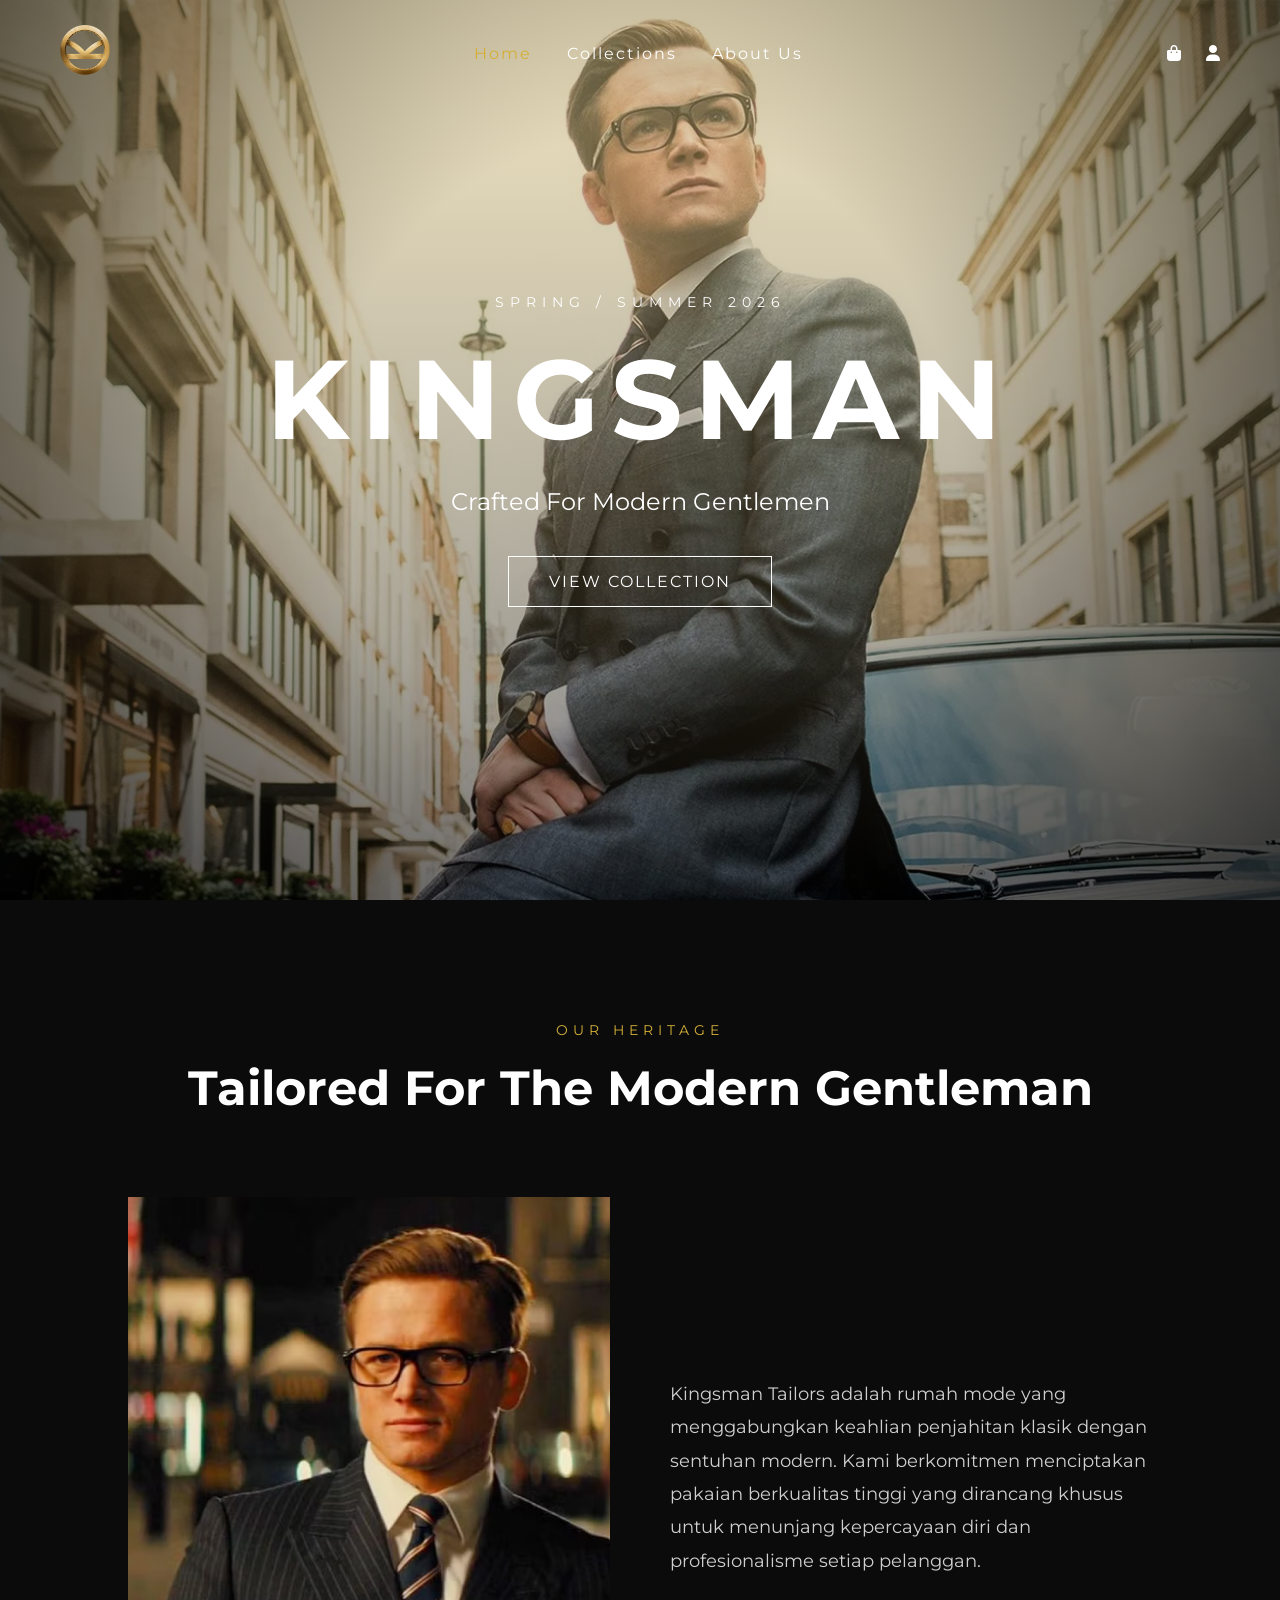
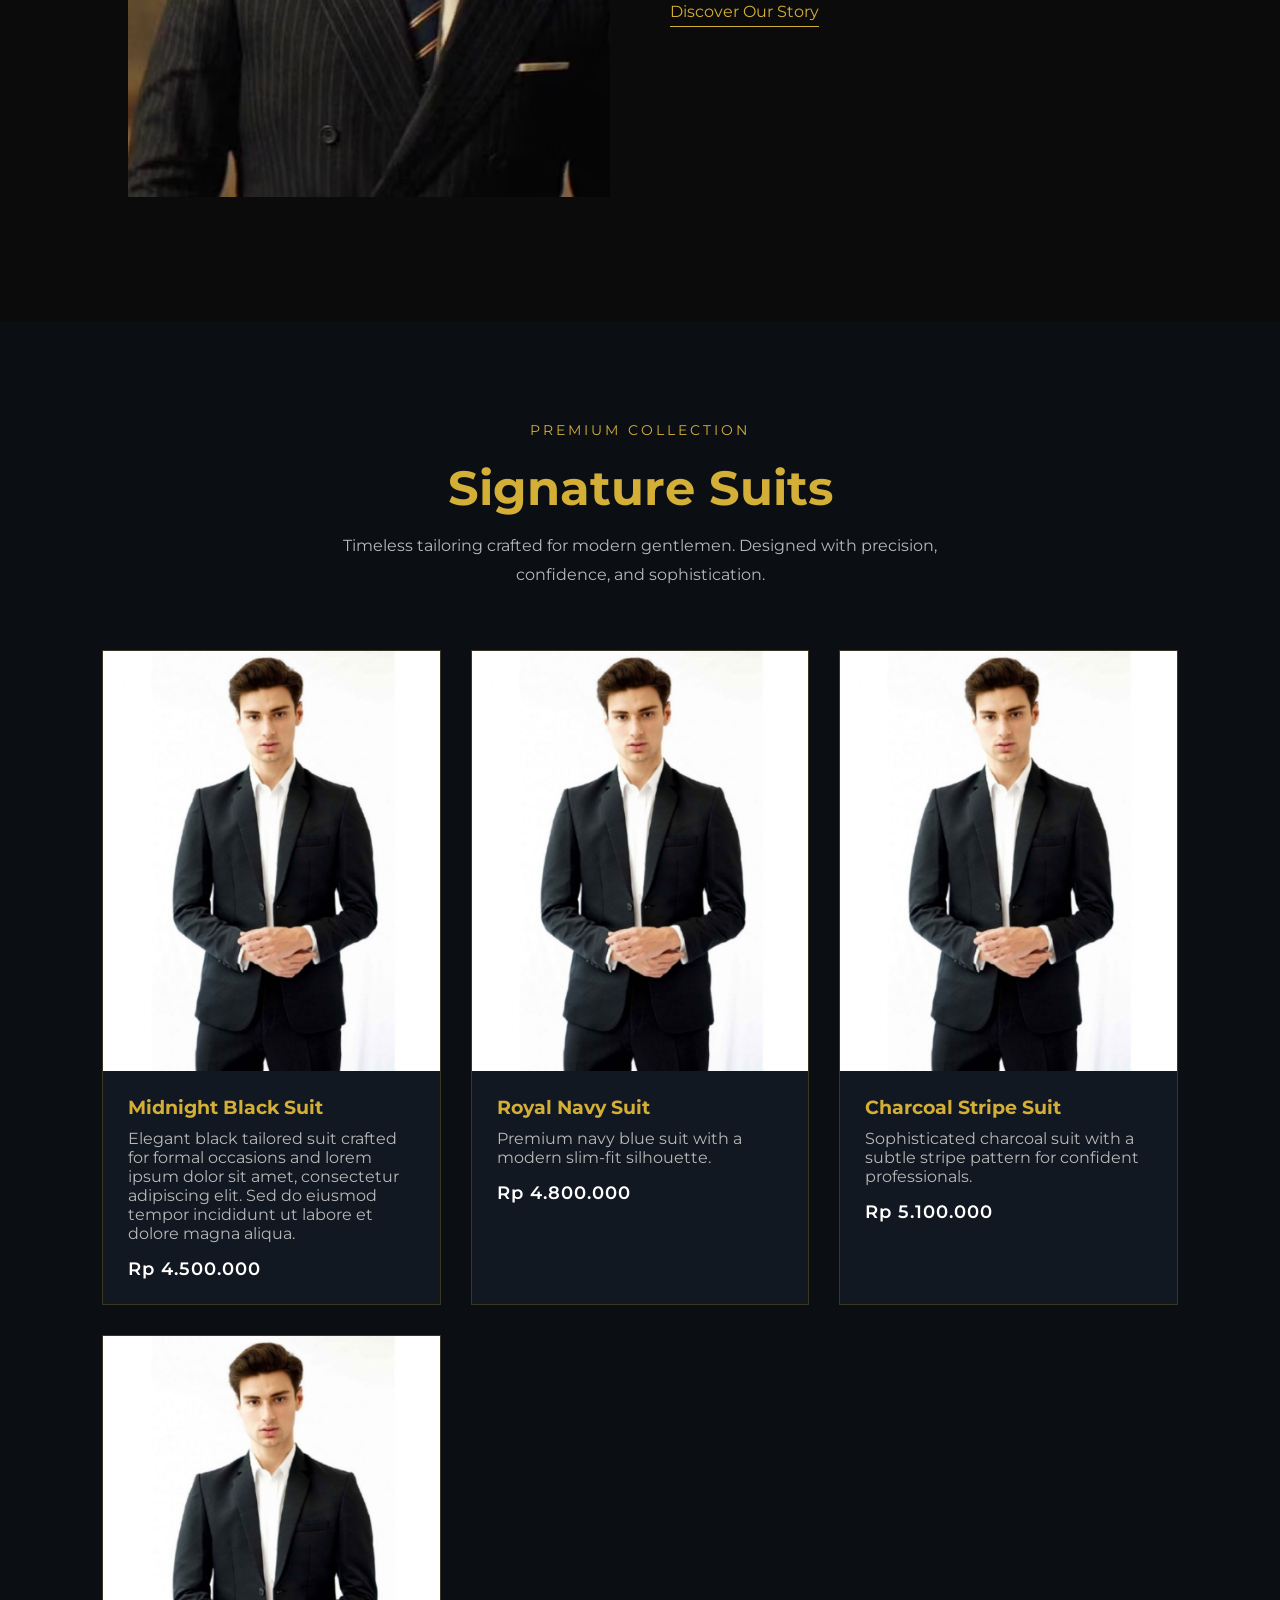
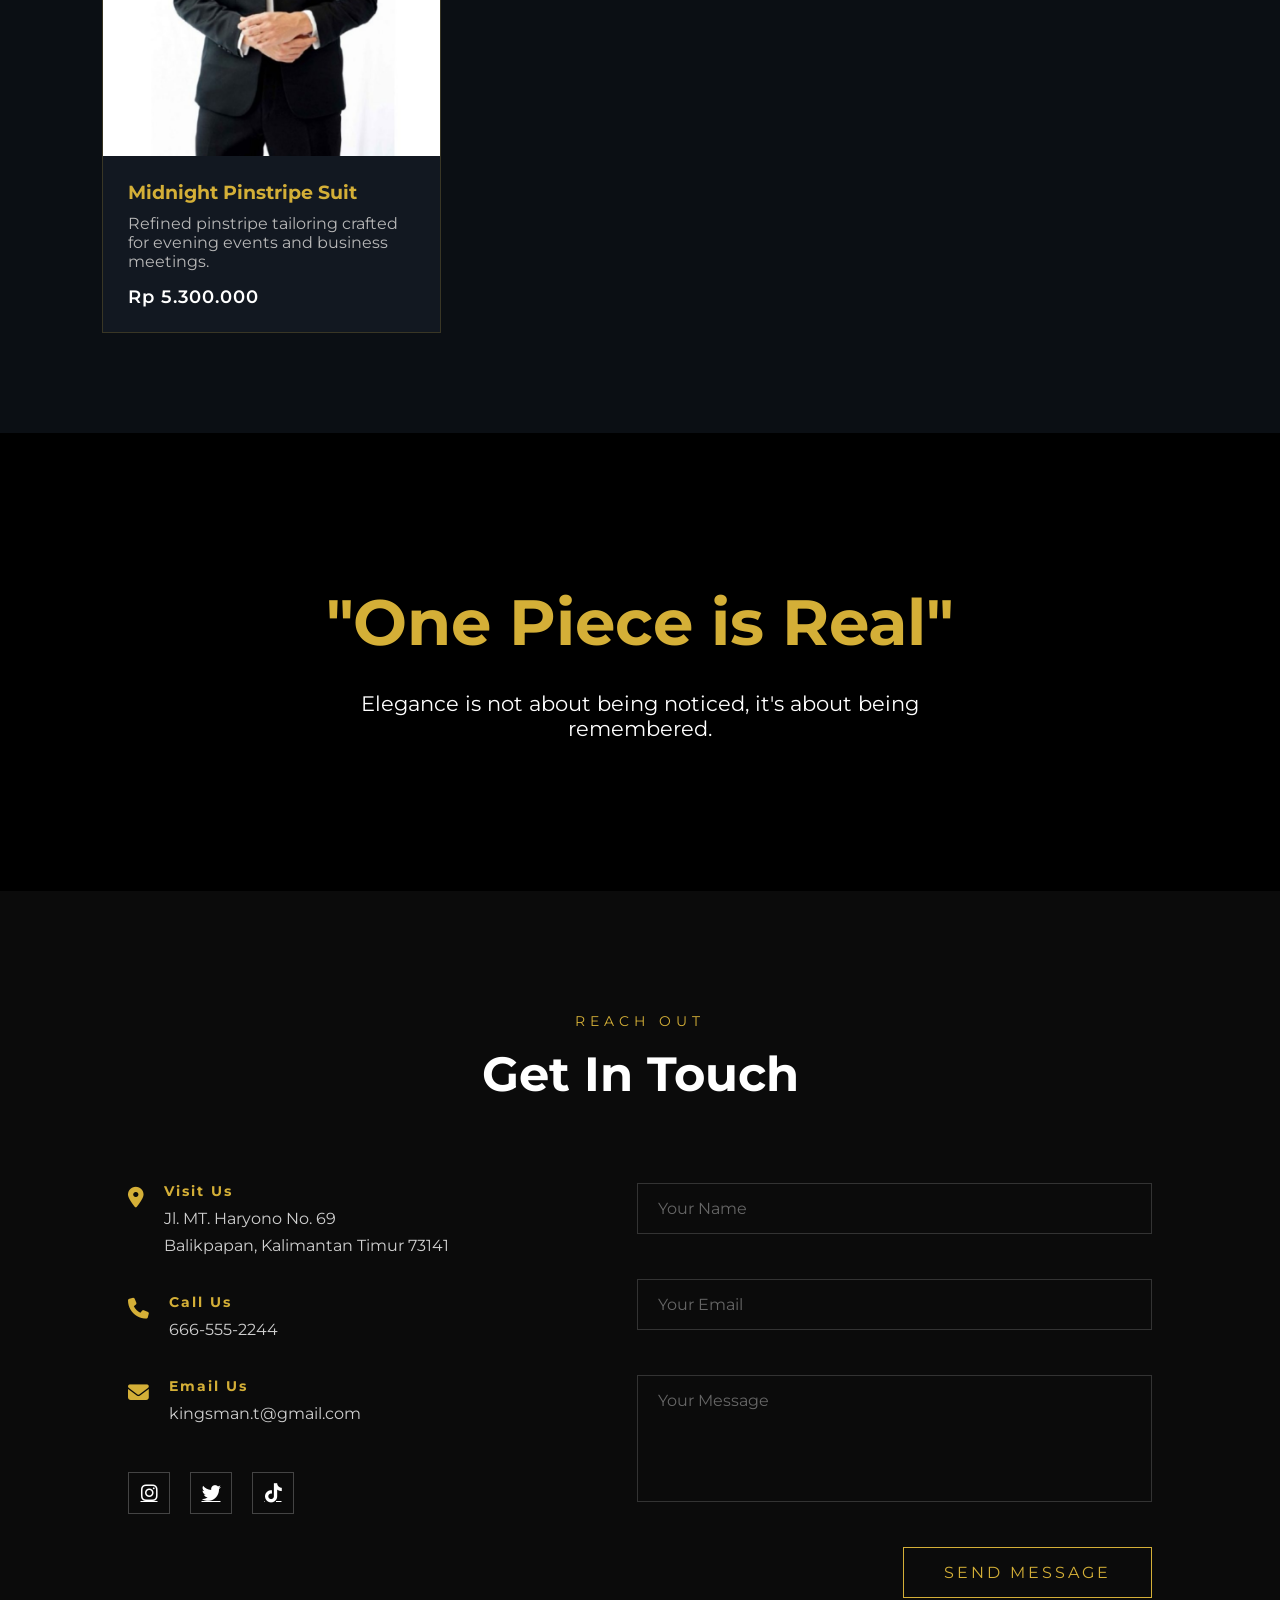
==== html/index.html @ 8f0da269 "db con index" ====
<!DOCTYPE html>
<html lang="id">

<head>
    <meta charset="UTF-8">
    <meta name="viewport" content="width=device-width, initial-scale=1.0">
    <title>KINGSMEN | Fashion For Gentlemen</title>

    <link rel="stylesheet" href="../css/style.css">

    <!-- Google Font -->
    <link href="https://fonts.googleapis.com/css2?family=Montserrat:ital,wght@0,100..900;1,100..900&display=swap"
        rel="stylesheet">

    <link rel="stylesheet" href="https://cdnjs.cloudflare.com/ajax/libs/font-awesome/6.5.2/css/all.min.css">
</head>

<body>

    <!-- Navbar -->
    <header>
        <nav class="navbar">

            <div class="logo">
                <img src="../assets/logo.png" alt="kmlogo">

            </div>

            <ul class="nav-menu" id="navMenu">
                <li><a href="#hero" class="active-link">Home</a></li>
                <li><a href="collection.html">Collections</a></li>
                <li><a href="#legacy">About Us</a></li>
            </ul>

            <div class="nav-icons">
                <!-- <a href="#"><i class="fas fa-search"></i></a> -->
                <a href="cart.html"><i class="fas fa-bag-shopping"></i></a>
                <a href="profile.html"><i class="fas fa-user"></i></a>
            </div>

            <button class="hamburger" id="hamburger">
                ☰
            </button>

        </nav>
    </header>

    <!-- Hero Section -->
    <section class="hero" id="hero">

        <div class="overlay"></div>

        <div class="hero-content">

            <span class="subtitle">
                SPRING / SUMMER 2026
            </span>

            <h1>
                KINGSMAN
            </h1>

            <p>
                Crafted For Modern Gentlemen
            </p>

            <div class="hero-buttons">

                <a href="#signature-suits" class="btn-secondary">
                    VIEW COLLECTION
                </a>

            </div>

        </div>

    </section>

    <!-- Heritage Section -->
    <section class="legacy" id="legacy">

        <div class="container">
            <div class="legacy-header">
                <span>OUR HERITAGE</span>
                <h2>Tailored For The Modern Gentleman</h2>
            </div>

            <div class="legacy-grid">
                <div class="legacy-image">
                    <img src="../assets/hero.avif" alt="Kingsmen Fashion">
                </div>

                <div class="legacy-content">
                    <p>
                        Kingsman Tailors adalah rumah mode yang menggabungkan keahlian penjahitan klasik dengan sentuhan modern. Kami berkomitmen menciptakan pakaian berkualitas tinggi yang dirancang khusus untuk menunjang kepercayaan diri dan profesionalisme setiap pelanggan.
                    </p>

                    <a href="#" class="learn-more">
                        Discover Our Story
                    </a>
                </div>
            </div>
        </div>
    </section>
<section class="signature-suits" id="signature-suits">
    <div class="container">
 
        <div class="section-header">
            <span class="subtitle">Premium Collection</span>
            <h2>Signature Suits</h2>
            <p>
                Timeless tailoring crafted for modern gentlemen.
                Designed with precision, confidence, and sophistication.
            </p>
        </div>
 
        <div class="suits-grid" id="signatureSuitsGrid">
            <!-- Signature suits rendered from JS -->
        </div>

        <div id="detailSection" class="product-detail">
            <button class="close-detail">&times;</button>

            <div class="detail-content">

                <div class="detail-image">
                    <img id="detailImage" src="" alt="">
                </div>

                <div class="detail-info">
                    <h2 id="detailTitle"></h2>

                    <p id="detailDesc"></p>

                    <h3 id="detailPrice"></h3>

                    <button class="btn-submit">
                        ADD TO CART
                    </button>
                </div>

            </div>
        </div>

        <div id="detailOverlay"></div>

    </div>
</section>

    <!-- Quote Section -->
    <section class="quote-section" id="quote">

        <div class="quote-content">

            <h2>
                "One Piece is Real"
            </h2>

            <p>
                Elegance is not about being noticed, it's about being remembered.
            </p>

        </div>
    </section>

    <!-- contact Section -->
    <section class="contact" id="contact">
        <div class="contact-container">

            <div class="contact-header">
                <span>REACH OUT</span>
                <h2>Get In Touch</h2>
            </div>

            <div class="contact-grid">

                <div class="contact-info">

                    <div class="info-item">
                        <i class="fas fa-location-dot"></i>
                        <div>
                            <h4>Visit Us</h4>
                            <p>Jl. MT. Haryono No. 69</p>
                            <p>Balikpapan, Kalimantan Timur 73141</p>
                        </div>
                    </div>

                    <div class="info-item">
                        <i class="fas fa-phone"></i>
                        <div>
                            <h4>Call Us</h4>
                            <p>666-555-2244</p>
                        </div>
                    </div>

                    <div class="info-item">
                        <i class="fas fa-envelope"></i>
                        <div>
                            <h4>Email Us</h4>
                            <p>kingsman.t@gmail.com</p>
                        </div>
                    </div>

                    <div class="contact-socials">
                        <a href="#"><i class="fab fa-instagram"></i></a>
                        <a href="#"><i class="fab fa-twitter"></i></a>
                        <a href="#"><i class="fab fa-tiktok"></i></a>
                    </div>

                </div>

                <div class="contact-form">
                    <input type="text" id="name" placeholder="Your Name">
                    <small class="error" id="nameError"></small>

                    <input type="email" id="email" placeholder="Your Email">
                    <small class="error" id="emailError"></small>

                    <textarea id="message" placeholder="Your Message" rows="5"></textarea>
                    <small class="error" id="messageError"></small>

                    <button class="btn-submit">SEND MESSAGE</button>
                </div>
            </div>
        </div>
    </section>


    <script src="../js/data.js" defer></script>
    <script src="../js/script.js" defer></script>

</body>

</html>
---- css/style.css ----
/* ===========================================================
   GLOBAL / RESET
=========================================================== */

html {
    scroll-behavior: smooth;
}

* {
    margin: 0;
    padding: 0;
    box-sizing: border-box;
}

:root {
    --gold: #d4af37;
    --white: #ffffff;
    --dark: #0b0b0b;
}

body {
    font-family: 'Montserrat', sans-serif;
    background: black;
}


/* ===========================================================
   NAVBAR
=========================================================== */

header {
    position: absolute;
    top: 0;
    width: 100%;
    z-index: 1000;
}

.navbar {
    display: flex;
    justify-content: space-between;
    align-items: center;

    padding: 25px 60px;
}

.logo {
    color: white;
    font-size: 2rem;
    letter-spacing: 6px;
    font-weight: 700;
}

.logo img {
    width: 50px;
    height: auto;
    object-fit: cover;
}

.nav-menu {
    list-style: none;
    display: flex;
    gap: 35px;
}

.nav-menu a {
    color: white;
    text-decoration: none;
    font-size: 1rem;
    letter-spacing: 2px;
    transition: .3s;
}

.nav-menu a:hover {
    color: var(--gold);
}

/* Link aktif (dipakai di navbar collection.html) */
.nav-menu a.active-link {
    color: #d4af37;
}

.nav-icons {
    display: flex;
    gap: 25px;
}

.nav-icons a {
    color: white;
    font-size: 1rem;
    transition: .3s;
}

.nav-icons a:hover {
    color: var(--gold);
}

.hamburger {
    display: none;
    border: none;
    background: none;
    color: white;
    font-size: 2rem;
    cursor: pointer;
}

/* Navbar mobile */
@media(max-width:768px) {

    .navbar {
        padding: 20px;
    }

    .hamburger {
        display: block;
    }

    .nav-menu {
        position: absolute;
        top: 100%;
        left: 0;
        width: 100%;

        background: black;

        flex-direction: column;
        align-items: center;

        gap: 20px;

        padding: 30px 0;

        display: none;
    }

    .nav-menu.active {
        display: flex;
    }

    .nav-icons {
        display: none;
    }
}


/* ===========================================================
   HERO SECTION (index.html)
=========================================================== */

.hero {
    height: 100vh;

    background:
        linear-gradient(rgba(228, 200, 118, 0.45), rgba(0, 0, 0, .45)),
        url("../assets/home.jpg");

    background-size: cover;
    background-position: center;

    display: flex;
    justify-content: center;
    align-items: center;

    position: relative;
}

.overlay {
    position: absolute;
    inset: 0;
    background: radial-gradient(circle, transparent 40%, rgba(0, 0, 0, .6) 100%);
}

.hero-content {
    position: relative;
    z-index: 2;
    text-align: center;
    color: white;
}

/* Subtitle generik (dipakai di hero) */
.subtitle {
    display: block;
    letter-spacing: 6px;
    margin-bottom: 20px;
    font-size: .9rem;
}

.hero-content h1 {
    font-size: 7rem;
    letter-spacing: 12px;
    margin-bottom: 20px;
}

.hero-content p {
    font-size: 1.5rem;
    margin-bottom: 40px;
}

.hero-buttons {
    display: flex;
    justify-content: center;
    gap: 20px;
    flex-wrap: wrap;
}

.btn-primary {
    background: white;
    color: black;
    text-decoration: none;

    padding: 15px 40px;
    letter-spacing: 2px;
    font-weight: 600;

    transition: .3s;
}

.btn-primary:hover {
    transform: translateY(-4px);
}

.btn-secondary {
    border: 1px solid white;
    color: white;
    text-decoration: none;

    padding: 15px 40px;
    letter-spacing: 2px;

    transition: .3s;
}

.btn-secondary:hover {
    background: white;
    color: black;
}

/* Hero mobile */
@media(max-width:768px) {

    .hero-content h1 {
        font-size: 4rem;
        letter-spacing: 6px;
    }

    .hero-content p {
        font-size: 1.1rem;
    }
}

.profile-page{
    padding:120px 8%;
    background:#0f141b;
    min-height:100vh;
}

.profile-container{
    display:grid;
    grid-template-columns:300px 1fr;
    gap:30px;
}

.profile-sidebar{
    background:#121821;
    padding:30px;
    text-align:center;
    border:1px solid rgba(212,175,55,.2);
}

.profile-sidebar img{
    width:120px;
    height:120px;
    border-radius:50%;
    object-fit:cover;
    margin-bottom:15px;
}

.profile-sidebar h3{
    color:#fff;
}

.profile-sidebar p{
    color:#aaa;
    margin-bottom:30px;
}

.profile-sidebar ul{
    list-style:none;
}

.profile-sidebar li{
    padding:15px;
    color:#ccc;
    cursor:pointer;
}

.profile-sidebar li.active{
    color:#d4af37;
}

.profile-content{
    display:flex;
    flex-direction:column;
    gap:25px;
}

.welcome-card,
.stat-card,
.recent-orders{
    background:#121821;
    padding:25px;
    border:1px solid rgba(212,175,55,.2);
}

.stats-grid{
    display:grid;
    grid-template-columns:repeat(3,1fr);
    gap:20px;
}

.stat-card h3{
    color:#d4af37;
    font-size:2rem;
}

.recent-orders table{
    width:100%;
    border-collapse:collapse;
}

.recent-orders th,
.recent-orders td{
    padding:15px;
    border-bottom:1px solid rgba(255,255,255,.1);
    color:#ccc;
}

.profile-sidebar h3 {
    margin: 10px 0 4px;
    color: white;
}

.profile-sidebar p {
    margin: 0 0 12px;
    color: #ccc;
    font-size: 13px;
}

.profile-info li {
    padding: 4px 0;
    margin: 0;
}

.profile-info strong {
    color: #d4af37; 
}

.welcome-card h2,
.welcome-card p {
    color: white;
}

/* Statistics Cards */
.stat-card h3 {
    color: #d4af37;
}

.stat-card p {
    color: white;
}

/* Recent Orders */
.recent-orders h3 {
    color: white;
    margin-bottom: 20px;
}

.recent-orders table {
    width: 100%;
    border-collapse: collapse;
}

.recent-orders th {
    color: #d4af37;
    text-align: left;
    padding: 12px;
}

.recent-orders td {
    color: white;
    padding: 12px;
}

.recent-orders tr {
    border-bottom: 1px solid rgba(255,255,255,0.1);
}

/* Collection expandable detail */
.card-expand {
    max-height: 0;
    overflow: hidden;
    transition: max-height 0.28s ease, padding 0.2s ease;
    background: rgba(255,255,255,0.03);
    border-top: 1px solid rgba(255,255,255,0.04);
    padding: 0 18px;
}
.card-expand.open {
    padding: 12px 18px;
    max-height: 240px;
}
.card-expand .expand-desc {
    color: #ccc;
    margin-bottom: 8px;
}
.card-expand .expand-price {
    color: var(--gold);
    font-weight: 700;
}
.card-expand .expand-inner{display:flex;gap:14px;align-items:flex-start}
.card-expand .expand-media img{width:140px;height:120px;object-fit:cover;border-radius:6px}
.card-expand .expand-body{flex:1}
.card-expand .expand-title{margin:0 0 8px 0}
.card-expand .expand-actions{margin-top:12px}
.card-expand .btn-add{background:var(--gold);border:none;color:#000;padding:10px 14px;border-radius:6px;cursor:pointer;font-weight:700}
.card-expand .btn-add:disabled{opacity:.6;cursor:default}
/* make expand span full grid width and visually align under products */
.product-grid > .card-expand {
    grid-column: 1 / -1;
    box-shadow: none;
}

/* ===========================================================
   LEGACY / HERITAGE SECTION (index.html)
=========================================================== */

.legacy {
    background: #0b0b0b;
    color: white;
    padding: 120px 10%;
}

.legacy-header {
    text-align: center;
    margin-bottom: 80px;
}

.legacy-header span {
    color: #d4af37;
    letter-spacing: 5px;
    font-size: .9rem;
}

.legacy-header h2 {
    font-size: 3rem;
    margin-top: 20px;
}

.legacy-grid {
    display: grid;
    grid-template-columns: 1fr 1fr;
    gap: 60px;
    align-items: center;
}

.legacy-image img {
    width: 100%;
    height: 600px;
    object-fit: cover;
}

.legacy-content p {
    color: #cfcfcf;
    line-height: 1.9;
    margin-bottom: 25px;
    font-size: 1.1rem;
}

.learn-more {
    color: #d4af37;
    text-decoration: none;
    border-bottom: 1px solid #d4af37;
    padding-bottom: 5px;
}


/* ===========================================================
   SIGNATURE SUITS SECTION (index.html)
=========================================================== */

.signature-suits {
    background: #0b0f14;
    padding: 100px 8%;
    color: white;
}

.container {
    max-width: 1400px;
    margin: auto;
}

.section-header {
    text-align: center;
    margin-bottom: 60px;
}

/* Subtitle khusus di dalam section-header, override .subtitle global */
.section-header .subtitle {
    color: #d4af37;
    letter-spacing: 3px;
    text-transform: uppercase;
    font-size: 14px;
}

.section-header h2 {
    font-size: 3rem;
    margin: 15px 0;
    color: #d4af37;
}

.section-header p {
    max-width: 650px;
    margin: auto;
    color: #b8b8b8;
    line-height: 1.8;
}

.suits-grid {
    display: grid;
    grid-template-columns: repeat(auto-fit, minmax(280px, 1fr));
    gap: 30px;
}

.suit-card {
    background: #121821;
    border: 1px solid rgba(212, 175, 55, .2);
    overflow: hidden;
    transition: .4s;
    position: relative;
}

.suit-card:hover {
    border-color: rgba(212, 175, 55, .6);
    transform: translateY(-6px);
}

.suit-image {
    position: relative;
    overflow: hidden;
    height: 420px;
}

.suit-image img {
    width: 100%;
    height: 100%;
    object-fit: cover;
    transition: .6s;
}

.suit-card:hover .suit-image img {
    transform: scale(1.08);
}

/* Overlay tombol "View Details", muncul saat hover */
.suit-overlay {
    position: absolute;
    inset: 0;

    display: flex;
    align-items: center;
    justify-content: center;

    background: linear-gradient(to top, rgba(11, 15, 20, .92) 10%, rgba(11, 15, 20, .1) 60%);

    opacity: 0;
    transition: .4s;
}

.suit-card:hover .suit-overlay {
    opacity: 1;
}

.suit-overlay .btn-detail {
    transform: translateY(15px);
    transition: .4s .05s;
    opacity: 0;
}

.suit-card:hover .suit-overlay .btn-detail {
    transform: translateY(0);
    opacity: 1;
}

.suit-content {
    padding: 25px;
}

.suit-content h3 {
    color: #d4af37;
    margin-bottom: 10px;
}

.suit-content p {
    color: #b8b8b8;
    margin-bottom: 15px;
}

.suit-price {
    color: #fff;
    font-size: 1.1rem;
    font-weight: 600;
    letter-spacing: 1px;
}

/* Tombol "View Details", dipakai di dalam .suit-overlay */
.btn-detail {
    background: transparent;
    color: #d4af37;
    border: 1px solid #d4af37;
    padding: 12px 25px;
    cursor: pointer;
    transition: .3s;
}

.btn-detail:hover {
    background: #d4af37;
    color: #111;
}

.product-detail {
    max-height: 0;
    overflow: hidden;
    opacity: 0;

    transition: all .5s ease;

    background: #121821;
    border: 1px solid rgba(212,175,55,.3);

    margin-top: 0;
    position: relative;
    z-index: 10;
}

.product-detail{
    display:none;
    grid-column:1 / -1;
}

.product-detail.active{
    display:block;
}

.product-detail.active {
    max-height: 800px;
    opacity: 1;
    padding: 40px;
    margin-top: 40px;
}

.detail-content {
    display: grid;
    grid-template-columns: 1fr 1fr;
    gap: 40px;
    align-items: center;
}

.detail-image img {
    width: 100%;
    height: 500px;
    object-fit: cover;
}

.detail-info h2 {
    color: #d4af37;
    font-size: 2rem;
    margin-bottom: 20px;
}

.detail-info p {
    color: #cfcfcf;
    line-height: 1.8;
    margin-bottom: 25px;
}

#detailPrice {
    color: white;
    margin-bottom: 25px;
}

.close-detail {
    position: absolute;
    top: 15px;
    right: 20px;

    background: none;
    border: none;

    color: #d4af37;
    font-size: 30px;
    cursor: pointer;
}

#detailOverlay {
    position: fixed;
    inset: 0;

    background: rgba(0,0,0,.55);

    opacity: 0;
    visibility: hidden;

    transition: .3s;
    z-index: 5;
}

#detailOverlay.active {
    opacity: 1;
    visibility: visible;
}

@media(max-width:768px){

    .detail-content{
        grid-template-columns:1fr;
    }

    .detail-image img{
        height:300px;
    }
}

/* ===========================================================
   QUOTE SECTION (index.html)
=========================================================== */

.quote-section {
    background: #000;
    padding: 150px 20px;
    text-align: center;
}

.quote-content h2 {
    color: #d4af37;
    font-size: 4rem;
    margin-bottom: 30px;
}

.quote-content p {
    color: white;
    font-size: 1.3rem;
    max-width: 700px;
    margin: auto;
}


/* ===========================================================
   CONTACT SECTION (index.html & collection.html)
=========================================================== */

.contact {
    background: #0b0b0b;
    padding: 120px 10%;
    color: white;
}

.contact-container {
    max-width: 1100px;
    margin: auto;
}

.contact-header {
    text-align: center;
    margin-bottom: 80px;
}

.contact-header span {
    color: #d4af37;
    letter-spacing: 5px;
    font-size: .9rem;
}

.contact-header h2 {
    font-size: 3rem;
    margin-top: 15px;
}

.contact-grid {
    display: grid;
    grid-template-columns: 1fr 1.2fr;
    gap: 80px;
    align-items: start;
}

.contact-info {
    display: flex;
    flex-direction: column;
    gap: 35px;
}

.info-item {
    display: flex;
    gap: 20px;
    align-items: flex-start;
}

.info-item i {
    color: #d4af37;
    font-size: 1.3rem;
    margin-top: 4px;
}

.info-item h4 {
    color: #d4af37;
    letter-spacing: 2px;
    font-size: .85rem;
    margin-bottom: 6px;
}

.info-item p {
    color: #cfcfcf;
    font-size: 1rem;
    line-height: 1.7;
}

.contact-socials {
    display: flex;
    gap: 20px;
    margin-top: 10px;
}

.contact-socials a {
    color: white;
    font-size: 1.2rem;
    border: 1px solid #444;
    width: 42px;
    height: 42px;
    display: flex;
    align-items: center;
    justify-content: center;
    transition: .3s;
}

.contact-socials a:hover {
    border-color: #d4af37;
    color: #d4af37;
}

.contact-form {
    display: flex;
    flex-direction: column;
    gap: 15px;
}

.contact-form input,
.contact-form textarea {
    background: transparent;
    border: 1px solid #333;
    color: white;
    padding: 15px 20px;
    font-family: 'Montserrat', serif;
    font-size: 1rem;
    outline: none;
    transition: .3s;
    resize: none;
}

.contact-form input::placeholder,
.contact-form textarea::placeholder {
    color: #666;
}

.contact-form input:focus,
.contact-form textarea:focus {
    border-color: #d4af37;
}

.btn-submit {
    background: transparent;
    border: 1px solid #d4af37;
    color: #d4af37;
    padding: 15px 40px;
    letter-spacing: 3px;
    font-family: 'Montserrat', serif;
    font-size: 1rem;
    cursor: pointer;
    transition: .3s;
    align-self: flex-end;
}

.btn-submit:hover {
    background: #d4af37;
    color: black;
}

/* Pesan error validasi form */
.error {
    display: block;
    color: #d4af37;
    font-size: 12px;
    margin-top: 5px;
    margin-bottom: 10px;
}

.input-error {
    border: 1px solid #d4af37 !important;
}


/* ===========================================================
   PAGE BANNER (collection.html)
=========================================================== */

.page-banner {
    position: relative;
    height: 55vh;
    min-height: 380px;

    background:
        linear-gradient(rgba(0, 0, 0, .55), rgba(0, 0, 0, .55)),
        url("../assets/fashion-hero.jpg");

    background-size: cover;
    background-position: center;
    background-repeat: no-repeat;

    display: flex;
    justify-content: center;
    align-items: center;
}

.banner-overlay {
    position: absolute;
    inset: 0;
    background: radial-gradient(circle, transparent 40%, rgba(0, 0, 0, .6) 100%);
}

.banner-content {
    position: relative;
    z-index: 2;
    text-align: center;
    color: white;
}

.banner-content .subtitle {
    display: block;
    letter-spacing: 6px;
    margin-bottom: 18px;
    font-size: .9rem;
    color: #d4af37;
}

.banner-content h1 {
    font-size: 4rem;
    letter-spacing: 6px;
    margin-bottom: 20px;
}

.breadcrumb {
    display: flex;
    justify-content: center;
    gap: 10px;
    font-size: .95rem;
    color: #cfcfcf;
}

.breadcrumb a {
    color: #cfcfcf;
    text-decoration: none;
    transition: .3s;
}

.breadcrumb a:hover {
    color: #d4af37;
}

/* Page banner mobile */
@media(max-width:768px) {

    .banner-content h1 {
        font-size: 2.6rem;
        letter-spacing: 3px;
    }
}


/* ===========================================================
   SHOP SECTION — FILTER BAR (collection.html)
=========================================================== */

.shop-section {
    background: #0b0b0b;
    color: white;
    padding: 80px 8% 120px;
}

.shop-container {
    max-width: 1300px;
    margin: auto;
}

.filter-bar {
    display: grid;
    grid-template-columns: auto 1fr auto;
    gap: 20px;
    align-items: center;

    padding-bottom: 35px;
    margin-bottom: 50px;
    border-bottom: 1px solid #222;
}

.filter-tabs {
    display: flex;
    flex-wrap: wrap;
    gap: 12px;
    justify-content: center;
}

.filter-btn {
    background: transparent;
    border: 1px solid #333;
    color: #cfcfcf;

    padding: 10px 24px;
    font-family: 'Montserrat', serif;
    font-size: 1rem;
    letter-spacing: 1px;
    cursor: pointer;
    transition: .3s;
}

.filter-btn:hover {
    border-color: #d4af37;
    color: #d4af37;
}

.filter-btn.active {
    background: #d4af37;
    border-color: #d4af37;
    color: #0b0b0b;
    font-weight: 600;
}

.filter-meta {
    display: flex;
    align-items: center;
    gap: 20px;
    color: #999;
    font-size: .95rem;
    justify-self: start;
}

#sortSelect {
    background: #111;
    border: 1px solid #333;
    color: #cfcfcf;
    padding: 10px 15px;
    font-family: 'Montserrat', serif;
    font-size: .95rem;
    cursor: pointer;
    outline: none;
}

.filter-search {
    position: relative;
    min-width: 260px;
    max-width: 320px;
    width: 100%;
    justify-self: end;
}

.filter-search input {
    width: 100%;
    background: #111;
    border: 1px solid #333;
    color: #cfcfcf;
    padding: 10px 42px 10px 15px;
    font-family: 'Montserrat', serif;
    font-size: .95rem;
    outline: none;
}

.filter-search input::placeholder {
    color: #666;
}

.filter-search i {
    position: absolute;
    right: 15px;
    top: 50%;
    transform: translateY(-50%);
    color: #666;
    pointer-events: none;
}

/* Filter bar mobile */
@media(max-width:768px) {

    .filter-bar {
        grid-template-columns: 1fr;
        justify-items: stretch;
    }

    .filter-meta,
    .filter-search {
        width: 100%;
        justify-self: stretch;
    }

    .filter-meta {
        justify-content: space-between;
    }

    .filter-search {
        max-width: none;
        min-width: 0;
    }

    .filter-tabs {
        justify-content: flex-start;
    }
}

@media(max-width:480px) {

    .filter-tabs {
        gap: 8px;
    }

    .filter-btn {
        padding: 8px 16px;
        font-size: .9rem;
    }
}


/* ===========================================================
   SHOP CARD / PRODUCT GRID (collection.html)
   Mengikuti gaya visual yang sama dengan .suit-card di index
=========================================================== */

.product-grid {
    display: grid;
    grid-template-columns: repeat(4, 1fr);
    gap: 30px;
}

.shop-card {
    background: #121821;
    border: 1px solid rgba(212, 175, 55, .2);
    overflow: hidden;
    transition: .4s;
    position: relative;

    opacity: 0;
    animation: fadeInCard .5s forwards;
}

.shop-card:hover {
    border-color: rgba(212, 175, 55, .6);
    transform: translateY(-6px);
}

@keyframes fadeInCard {
    from {
        opacity: 0;
        transform: translateY(15px);
    }

    to {
        opacity: 1;
        transform: translateY(0);
    }
}

/* Disembunyikan oleh JS filter / load more */
.shop-card.is-hidden {
    display: none;
}

.shop-card-img {
    position: relative;
    overflow: hidden;
    height: 340px;
}

.shop-card-img img {
    width: 100%;
    height: 100%;
    object-fit: cover;
    transition: .6s;
    display: block;
}

.shop-card:hover .shop-card-img img {
    transform: scale(1.08);
}

.tag-new,
.tag-sale {
    position: absolute;
    top: 14px;
    left: 14px;
    padding: 6px 14px;
    font-size: .75rem;
    letter-spacing: 2px;
    z-index: 2;
}

.tag-new {
    background: #d4af37;
    color: #0b0b0b;
}

.tag-sale {
    background: #8c2c2c;
    color: white;
}

/* Overlay tombol "Quick Add", muncul saat hover (sama seperti .suit-overlay) */
.card-actions {
    position: absolute;
    inset: 0;

    display: flex;
    align-items: center;
    justify-content: center;

    background: linear-gradient(to top, rgba(11, 15, 20, .92) 10%, rgba(11, 15, 20, .1) 60%);

    opacity: 0;
    transition: .4s;
}

.shop-card:hover .card-actions {
    opacity: 1;
}

.quick-add {
    background: transparent;
    color: #d4af37;
    border: 1px solid #d4af37;

    padding: 12px 25px;
    font-family: 'Montserrat', sans-serif;
    font-size: .9rem;
    letter-spacing: 2px;
    cursor: pointer;
    transition: .3s;

    transform: translateY(15px);
    opacity: 0;
}

.shop-card:hover .quick-add {
    transform: translateY(0);
    opacity: 1;
    transition: .4s .05s;
}

.quick-add:hover {
    background: #d4af37;
    color: #111;
}

.shop-card-info {
    padding: 20px 22px 25px;
    text-align: left;
}

.shop-card-info h3 {
    color: #d4af37;
    font-size: 1.2rem;
    font-weight: 600;
    margin-bottom: 8px;
}

.card-category {
    color: #888;
    font-size: .85rem;
    letter-spacing: 1px;
    margin-bottom: 10px;
}

.card-price {
    color: #fff;
    font-size: 1.1rem;
    font-weight: 600;
    letter-spacing: 1px;
}

.old-price {
    color: #666;
    text-decoration: line-through;
    margin-right: 10px;
    font-size: .95rem;
    font-weight: 400;
}

/* Product grid responsive */
@media(max-width:1024px) {

    .product-grid {
        grid-template-columns: repeat(3, 1fr);
    }
}

@media(max-width:768px) {

    .product-grid {
        grid-template-columns: repeat(2, 1fr);
        gap: 18px;
    }

    .shop-card-img {
        height: 230px;
    }

    .quick-add {
        padding: 8px 18px;
        font-size: .8rem;
    }

    .shop-card-info {
        padding: 16px 16px 20px;
    }
}


/* ===========================================================
   LOAD MORE & EMPTY STATE (collection.html)
=========================================================== */

.load-more-wrap {
    display: flex;
    justify-content: center;
    margin-top: 70px;
}

.btn-load-more {
    background: transparent;
    border: 1px solid #d4af37;
    color: #d4af37;

    padding: 16px 50px;
    letter-spacing: 3px;
    font-family: 'Montserrat', serif;
    font-size: 1rem;
    cursor: pointer;
    transition: .3s;
}

.btn-load-more:hover {
    background: #d4af37;
    color: #0b0b0b;
}

.btn-load-more.is-done {
    opacity: .4;
    cursor: not-allowed;
    pointer-events: none;
}

.empty-state {
    display: none;
    text-align: center;
    padding: 80px 0;
    color: #777;
    font-size: 1.2rem;
}

.empty-state.show {
    display: block;
}



/* ===========================================================
   CART SECTION
=========================================================== */

.cart-section {
    background: #0b0b0b;
    color: white;
    padding: 80px 8% 120px;
    min-height: 60vh;
}

.cart-container {
    max-width: 1300px;
    margin: auto;

    display: grid;
    grid-template-columns: 1fr 360px;
    gap: 50px;
    align-items: start;
}


/* ===========================================================
   CART ITEMS — KIRI
=========================================================== */

/* Baris header kolom (Product / Price / Qty / Total) */
.cart-header-row {
    display: grid;
    grid-template-columns: 2fr 1fr 1fr 1fr;
    gap: 20px;

    padding-bottom: 18px;
    border-bottom: 1px solid #222;
    margin-bottom: 10px;

    color: #888;
    font-size: .8rem;
    letter-spacing: 2px;
    text-transform: uppercase;
}

/* Satu baris produk */
.cart-item {
    display: grid;
    grid-template-columns: 2fr 1fr 1fr 1fr;
    gap: 20px;
    align-items: center;

    padding: 28px 0;
    border-bottom: 1px solid #1a1a1a;

    transition: .3s;
}

.cart-item:hover {
    background: rgba(212, 175, 55, .03);
}

/* Kolom produk: gambar + info */
.item-product {
    display: flex;
    gap: 18px;
    align-items: center;
}

.item-img {
    width: 90px;
    height: 110px;
    flex-shrink: 0;
    overflow: hidden;
    border: 1px solid #1e1e1e;
}

.item-img img {
    width: 100%;
    height: 100%;
    object-fit: cover;
    transition: .4s;
}

.cart-item:hover .item-img img {
    transform: scale(1.05);
}

.item-details h3 {
    font-size: 1rem;
    font-weight: 600;
    color: #fff;
    margin-bottom: 6px;
}

.item-meta {
    color: #777;
    font-size: .8rem;
    letter-spacing: 1px;
    margin-bottom: 12px;
}

.item-remove {
    background: none;
    border: none;
    color: #555;
    font-size: .78rem;
    letter-spacing: 1px;
    cursor: pointer;
    padding: 0;
    font-family: 'Montserrat', sans-serif;
    transition: .3s;
    display: flex;
    align-items: center;
    gap: 6px;
}

.item-remove:hover {
    color: #c0392b;
}

/* Kolom harga */
.item-price {
    color: #cfcfcf;
    font-size: .95rem;
}

/* Kolom quantity */
.item-qty {
    display: flex;
    align-items: center;
    gap: 0;
    border: 1px solid #333;
    width: fit-content;
}

.qty-btn {
    background: none;
    border: none;
    color: #d4af37;
    font-size: 1.1rem;
    width: 34px;
    height: 34px;
    cursor: pointer;
    transition: .3s;
    font-family: 'Montserrat', sans-serif;
}

.qty-btn:hover {
    background: #d4af37;
    color: #111;
}

.qty-value {
    min-width: 34px;
    text-align: center;
    font-size: .9rem;
    color: white;
    border-left: 1px solid #333;
    border-right: 1px solid #333;
    height: 34px;
    line-height: 34px;
    display: inline-block;
}

/* Kolom total per item */
.item-total {
    color: #d4af37;
    font-weight: 600;
    font-size: 1rem;
}

/* Animasi item dihapus */
.cart-item.removing {
    opacity: 0;
    transform: translateX(20px);
    transition: opacity .3s, transform .3s;
}

/* Empty state */
.cart-empty {
    display: none;
    text-align: center;
    padding: 80px 0;
    color: #555;
}

.cart-empty i {
    font-size: 3.5rem;
    color: #333;
    margin-bottom: 20px;
    display: block;
}

.cart-empty p {
    font-size: 1.1rem;
    margin-bottom: 10px;
}

.cart-empty.show {
    display: block;
}

/* Tombol Continue Shopping */
.cart-actions {
    margin-top: 30px;
}

.btn-back {
    color: #888;
    text-decoration: none;
    font-size: .85rem;
    letter-spacing: 1px;
    display: inline-flex;
    align-items: center;
    gap: 8px;
    transition: .3s;
}

.btn-back:hover {
    color: #d4af37;
}


/* ===========================================================
   ORDER SUMMARY — KANAN
=========================================================== */

.cart-summary {
    background: #121821;
    border: 1px solid rgba(212, 175, 55, .2);
    padding: 35px 30px;
    position: sticky;
    top: 100px;
}

.cart-summary h2 {
    color: #d4af37;
    font-size: 1.3rem;
    letter-spacing: 3px;
    text-transform: uppercase;
    margin-bottom: 30px;
    padding-bottom: 20px;
    border-bottom: 1px solid #1e1e1e;
}

.summary-row {
    display: flex;
    justify-content: space-between;
    align-items: center;
    margin-bottom: 16px;
    font-size: .95rem;
    color: #cfcfcf;
}

.summary-divider {
    border: none;
    border-top: 1px solid #222;
    margin: 20px 0;
}

.summary-total {
    color: white;
    font-size: 1.15rem;
    font-weight: 700;
    margin-bottom: 28px;
}

.summary-total span:last-child {
    color: #d4af37;
    font-size: 1.3rem;
}

.btn-checkout {
    width: 100%;
    background: #d4af37;
    color: #0b0b0b;
    border: none;
    padding: 16px;
    font-family: 'Montserrat', sans-serif;
    font-size: .9rem;
    font-weight: 700;
    letter-spacing: 3px;
    cursor: pointer;
    transition: .3s;
    margin-bottom: 18px;
}

.btn-checkout:hover {
    background: #c4a030;
    transform: translateY(-2px);
}

.btn-checkout:disabled {
    background: #333;
    color: #666;
    cursor: not-allowed;
    transform: none;
}

.summary-note {
    text-align: center;
    color: #555;
    font-size: .78rem;
    letter-spacing: 1px;
    margin-bottom: 18px;
    display: flex;
    align-items: center;
    justify-content: center;
    gap: 6px;
}

.summary-note i {
    color: #d4af37;
}

.summary-badges {
    display: flex;
    justify-content: center;
    gap: 14px;
    font-size: 1.8rem;
    color: #444;
}

.summary-badges i:hover {
    color: #888;
    transition: .3s;
}


/* ===========================================================
   RESPONSIVE
=========================================================== */

@media(max-width: 1024px) {

    .cart-container {
        grid-template-columns: 1fr;
    }

    .cart-summary {
        position: static;
    }
}

@media(max-width: 768px) {

    .cart-header-row {
        display: none;
    }

    .cart-item {
        grid-template-columns: 1fr;
        gap: 12px;
    }

    .item-price {
        display: none;
    }

    .item-total {
        font-size: .95rem;
    }

    .item-img {
        width: 75px;
        height: 90px;
    }
}
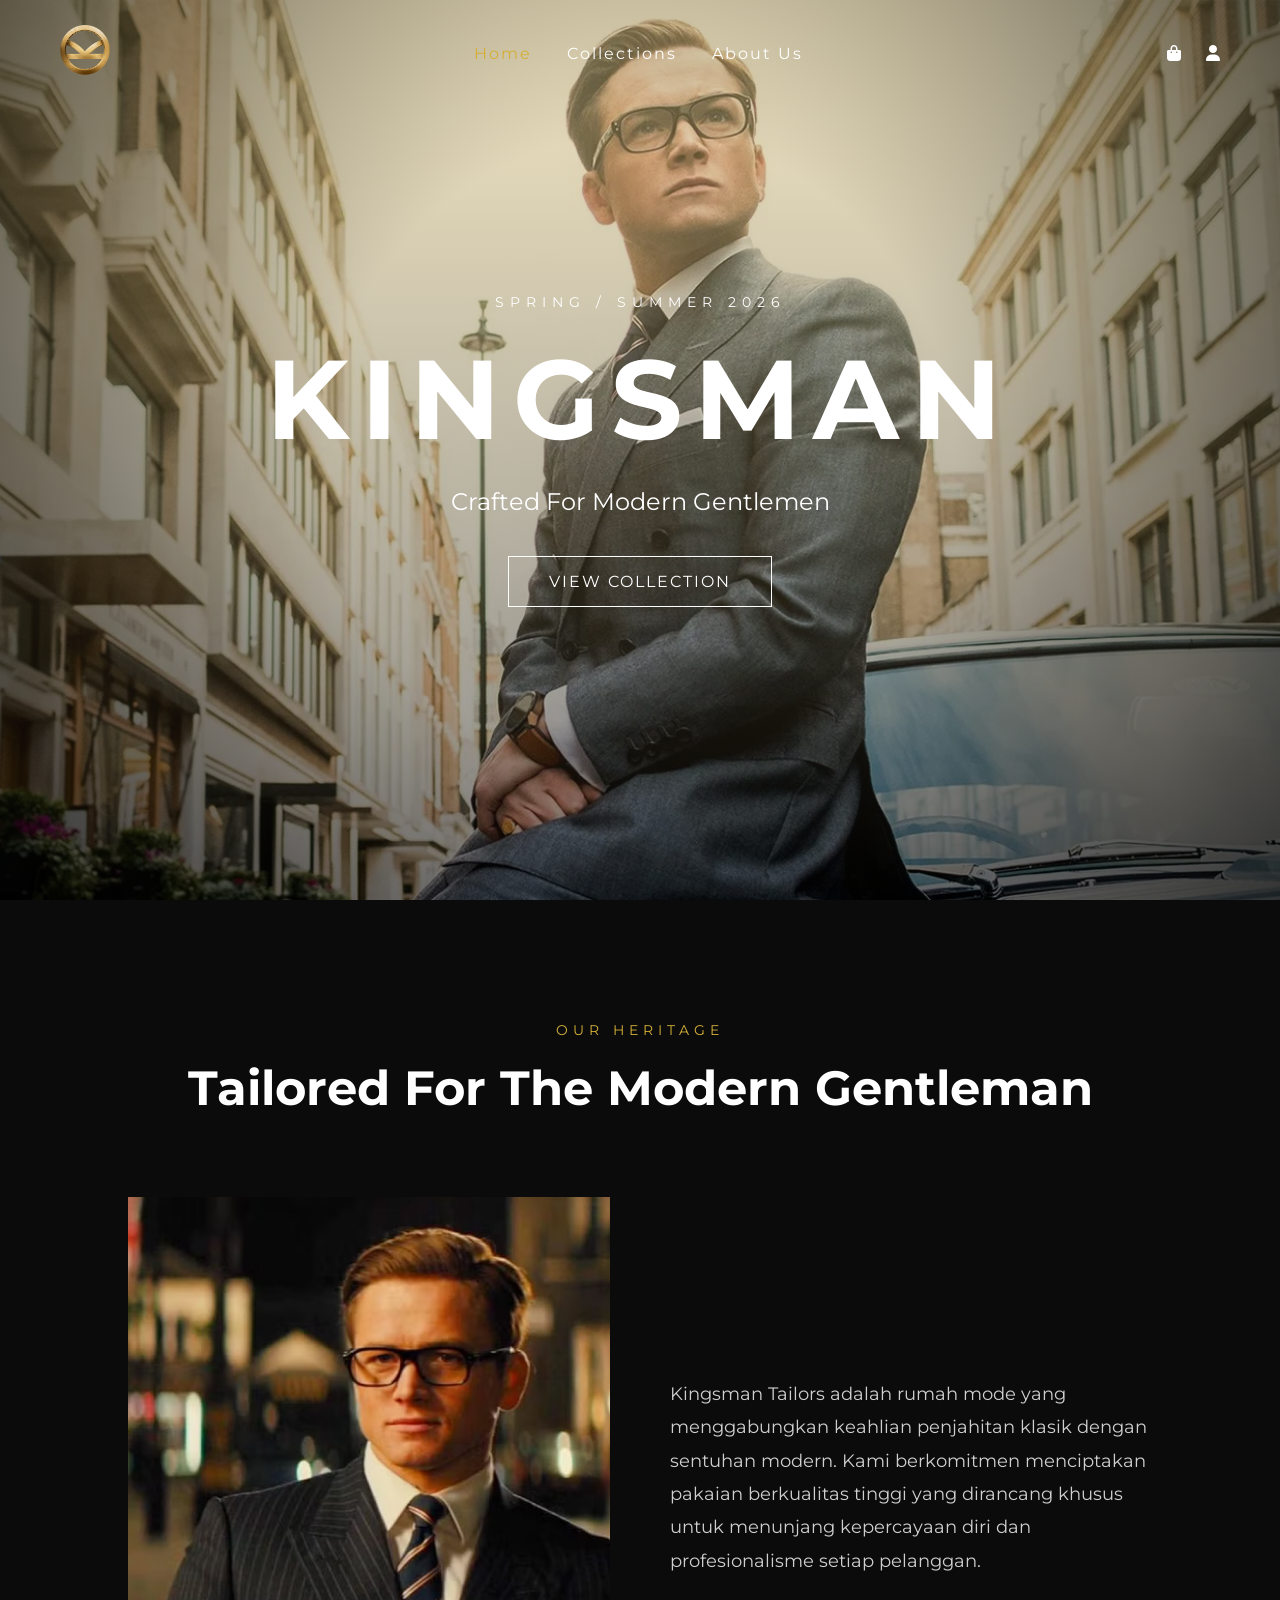
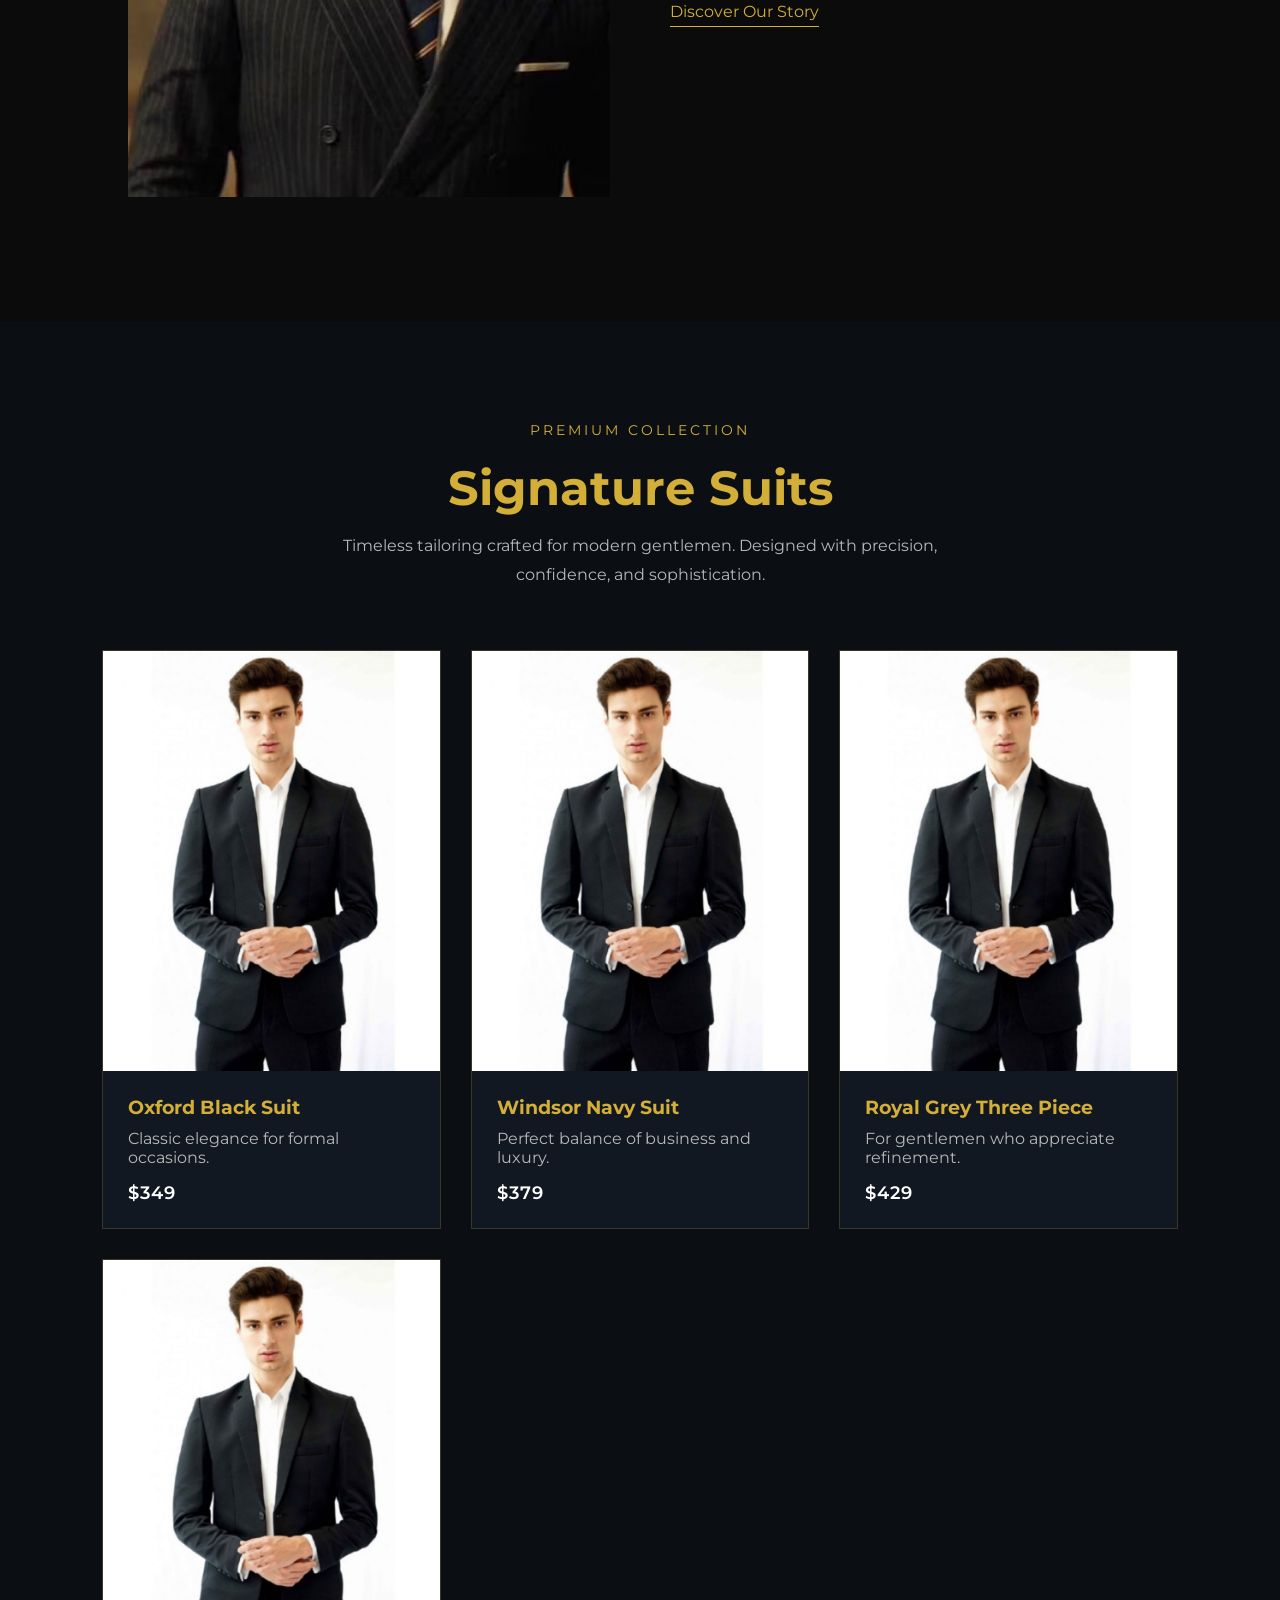
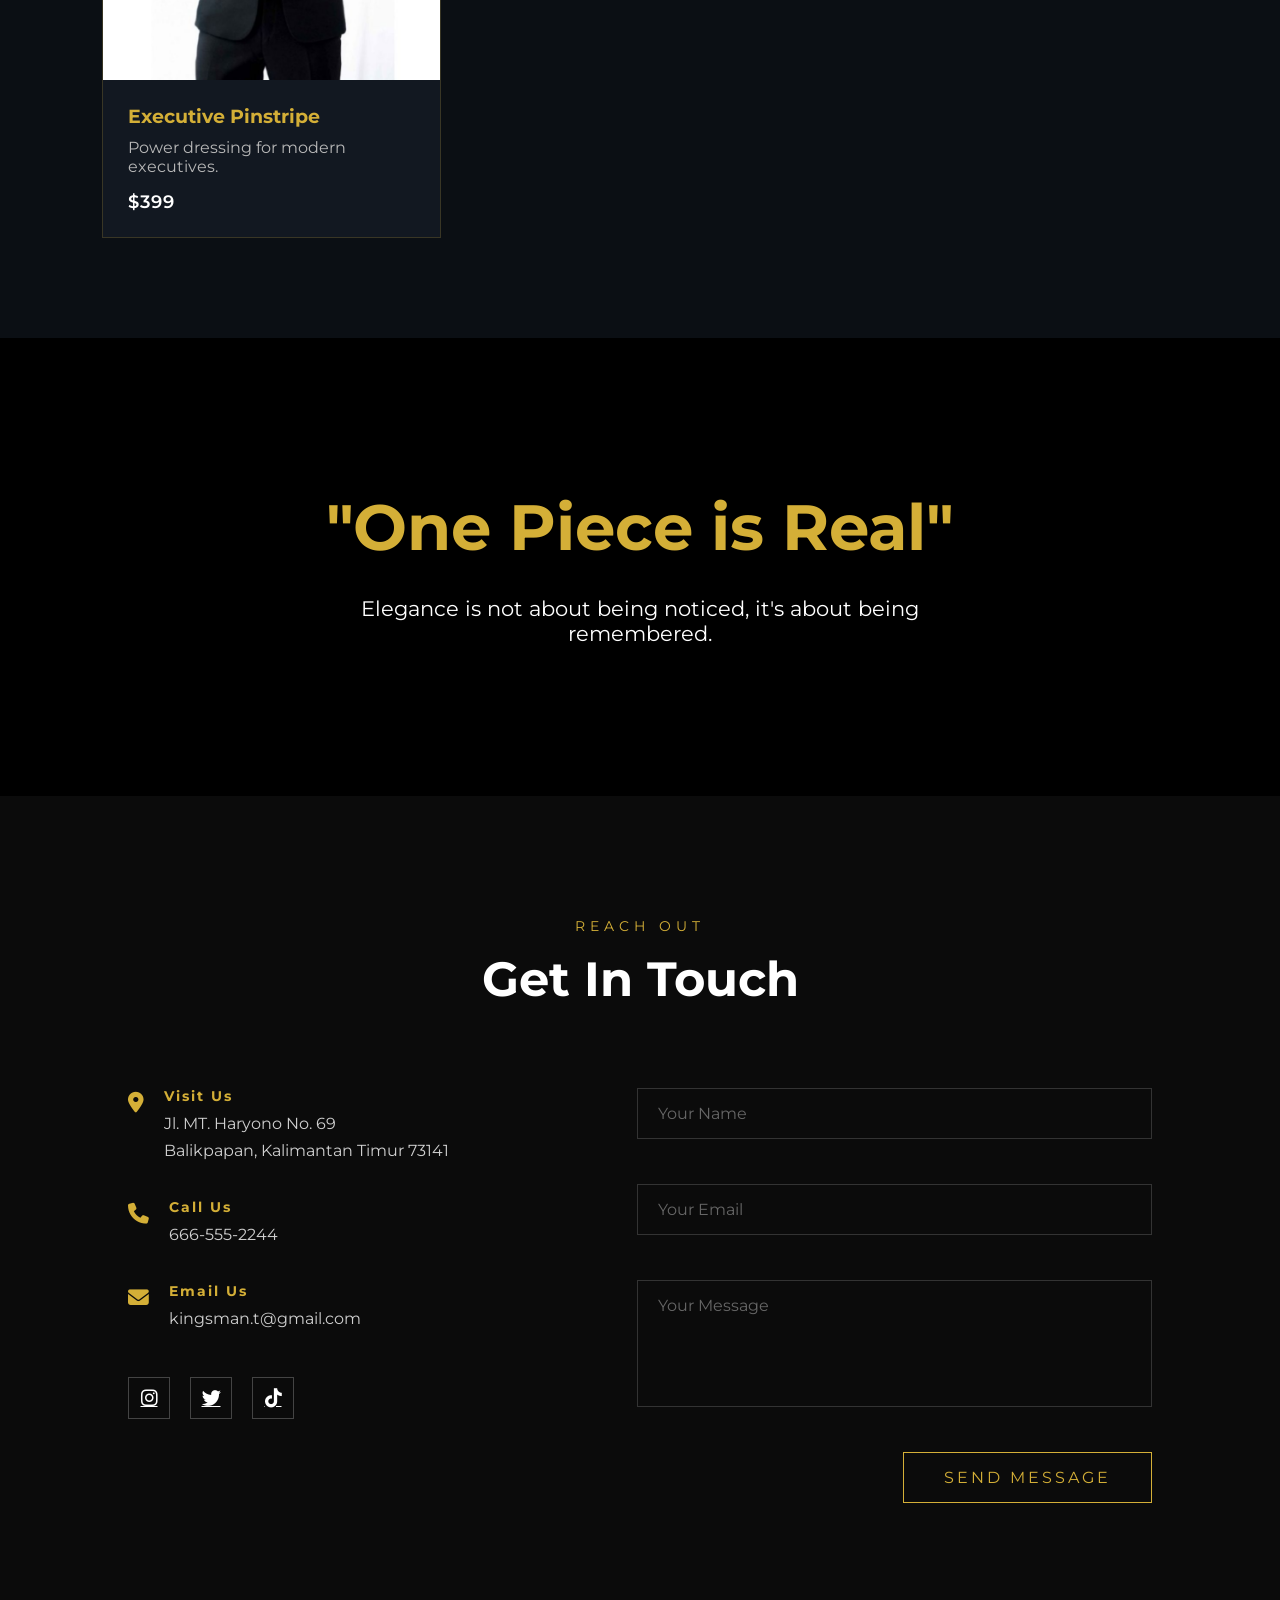
==== commit e5def568: "f" ====
--- a/html/index.html
+++ b/html/index.html
@@ -72,6 +72,8 @@
 
             </div>
 
+        
+
         </div>
 
     </section>
@@ -102,7 +104,7 @@
             </div>
         </div>
     </section>
-<section class="signature-suits" id="signature-suits">
+<section class="signature-suits">
     <div class="container">
  
         <div class="section-header">
@@ -114,36 +116,123 @@
             </p>
         </div>
  
-        <div class="suits-grid" id="signatureSuitsGrid">
-            <!-- Signature suits rendered from JS -->
-        </div>
-
-        <div id="detailSection" class="product-detail">
-            <button class="close-detail">&times;</button>
-
-            <div class="detail-content">
-
-                <div class="detail-image">
-                    <img id="detailImage" src="" alt="">
-                </div>
-
-                <div class="detail-info">
-                    <h2 id="detailTitle"></h2>
-
-                    <p id="detailDesc"></p>
-
-                    <h3 id="detailPrice"></h3>
-
-                    <button class="btn-submit">
-                        ADD TO CART
-                    </button>
-                </div>
-
-            </div>
-        </div>
-
-        <div id="detailOverlay"></div>
-
+        <div class="suits-grid">
+ 
+            <div class="suit-card">
+                <div class="suit-image">
+                    <img src="../assets/ap.jpg" alt="Oxford Black Suit">
+                    <div class="suit-overlay">
+                        <a
+                            class="btn-detail"
+                            href="collection.html?product=Oxford%20Black%20Suit"
+                        >
+                            View Details
+                        </a>
+                    </div>
+                </div>
+ 
+                <div class="suit-content">
+                    <h3>Oxford Black Suit</h3>
+                    <p>Classic elegance for formal occasions.</p>
+                    <span class="suit-price">$349</span>
+                </div>
+            </div>
+ 
+            <div class="suit-card">
+                <div class="suit-image">
+                    <img src="../assets/ap.jpg" alt="Windsor Navy Suit">
+                    <div class="suit-overlay">
+                        <a
+                            class="btn-detail"
+                            href="collection.html?product=Windsor%20Navy%20Suit"
+                        >
+                            View Details
+                        </a>
+                    </div>
+                </div>
+ 
+                <div class="suit-content">
+                    <h3>Windsor Navy Suit</h3>
+                    <p>Perfect balance of business and luxury.</p>
+                    <span class="suit-price">$379</span>
+                </div>
+            </div>
+ 
+            <div class="suit-card">
+                <div class="suit-image">
+                    <img src="../assets/ap.jpg" alt="Royal Grey Three Piece">
+                    <div class="suit-overlay">
+                        <a
+                            class="btn-detail"
+                            href="collection.html?product=Royal%20Grey%20Three%20Piece"
+                        >
+                            View Details
+                        </a>
+                    </div>
+                </div>
+ 
+                <div class="suit-content">
+                    <h3>Royal Grey Three Piece</h3>
+                    <p>For gentlemen who appreciate refinement.</p>
+                    <span class="suit-price">$429</span>
+                </div>
+            </div>
+ 
+            <div class="suit-card">
+                <div class="suit-image">
+                    <img src="../assets/ap.jpg" alt="Executive Pinstripe">
+                    <div class="suit-overlay">
+                        <a
+                            class="btn-detail"
+                            href="collection.html?product=Executive%20Pinstripe"
+                        >
+                            View Details
+                        </a>
+                    </div>
+                </div>
+ 
+                <div class="suit-content">
+                    <h3>Executive Pinstripe</h3>
+                    <p>Power dressing for modern executives.</p>
+                    <span class="suit-price">$399</span>
+                </div>
+            </div>
+ 
+        </div>
+
+        <div class="suits-grid">
+   
+</div>
+
+            <div id="detailSection" class="product-detail">
+                <button class="close-detail">&times;</button>
+
+                <div class="detail-content">
+
+                    <div class="detail-image">
+                        <img id="detailImage" src="" alt="">
+                    </div>
+
+                    <div class="detail-info">
+                        <h2 id="detailTitle"></h2>
+
+                        <p id="detailDesc"></p>
+
+                        <h3 id="detailPrice"></h3>
+
+                        <button class="btn-submit">
+                            ADD TO CART
+                        </button>
+                    </div>
+
+                </div>
+            </div>
+
+            <div id="detailOverlay"></div>
+
+            </div>
+            </section>
+            
     </div>
 </section>
 
@@ -226,8 +315,10 @@
     </section>
 
 
-    <script src="../js/data.js" defer></script>
-    <script src="../js/script.js" defer></script>
+    <div id="toast-container" aria-live="polite" aria-atomic="true"></div>
+    <script src="../js/common.js" defer></script>
+    <script src="../js/ui.js" defer></script>
+
 
 </body>
 
--- a/css/style.css
+++ b/css/style.css
@@ -174,6 +174,28 @@
     z-index: 2;
     text-align: center;
     color: white;
+}
+#toast-container {
+    position: fixed;
+    right: 20px;
+    bottom: 20px;
+    z-index: 2000;
+    display: flex;
+    flex-direction: column;
+    gap: 8px;
+}
+.toast {
+    background: rgba(0,0,0,0.85);
+    color: #fff;
+    padding: 10px 14px;
+    border-radius: 8px;
+    transform: translateY(10px);
+    opacity: 0;
+    transition: all 240ms ease;
+}
+.toast.show {
+    transform: translateY(0);
+    opacity: 1;
 }
 
 /* Subtitle generik (dipakai di hero) */
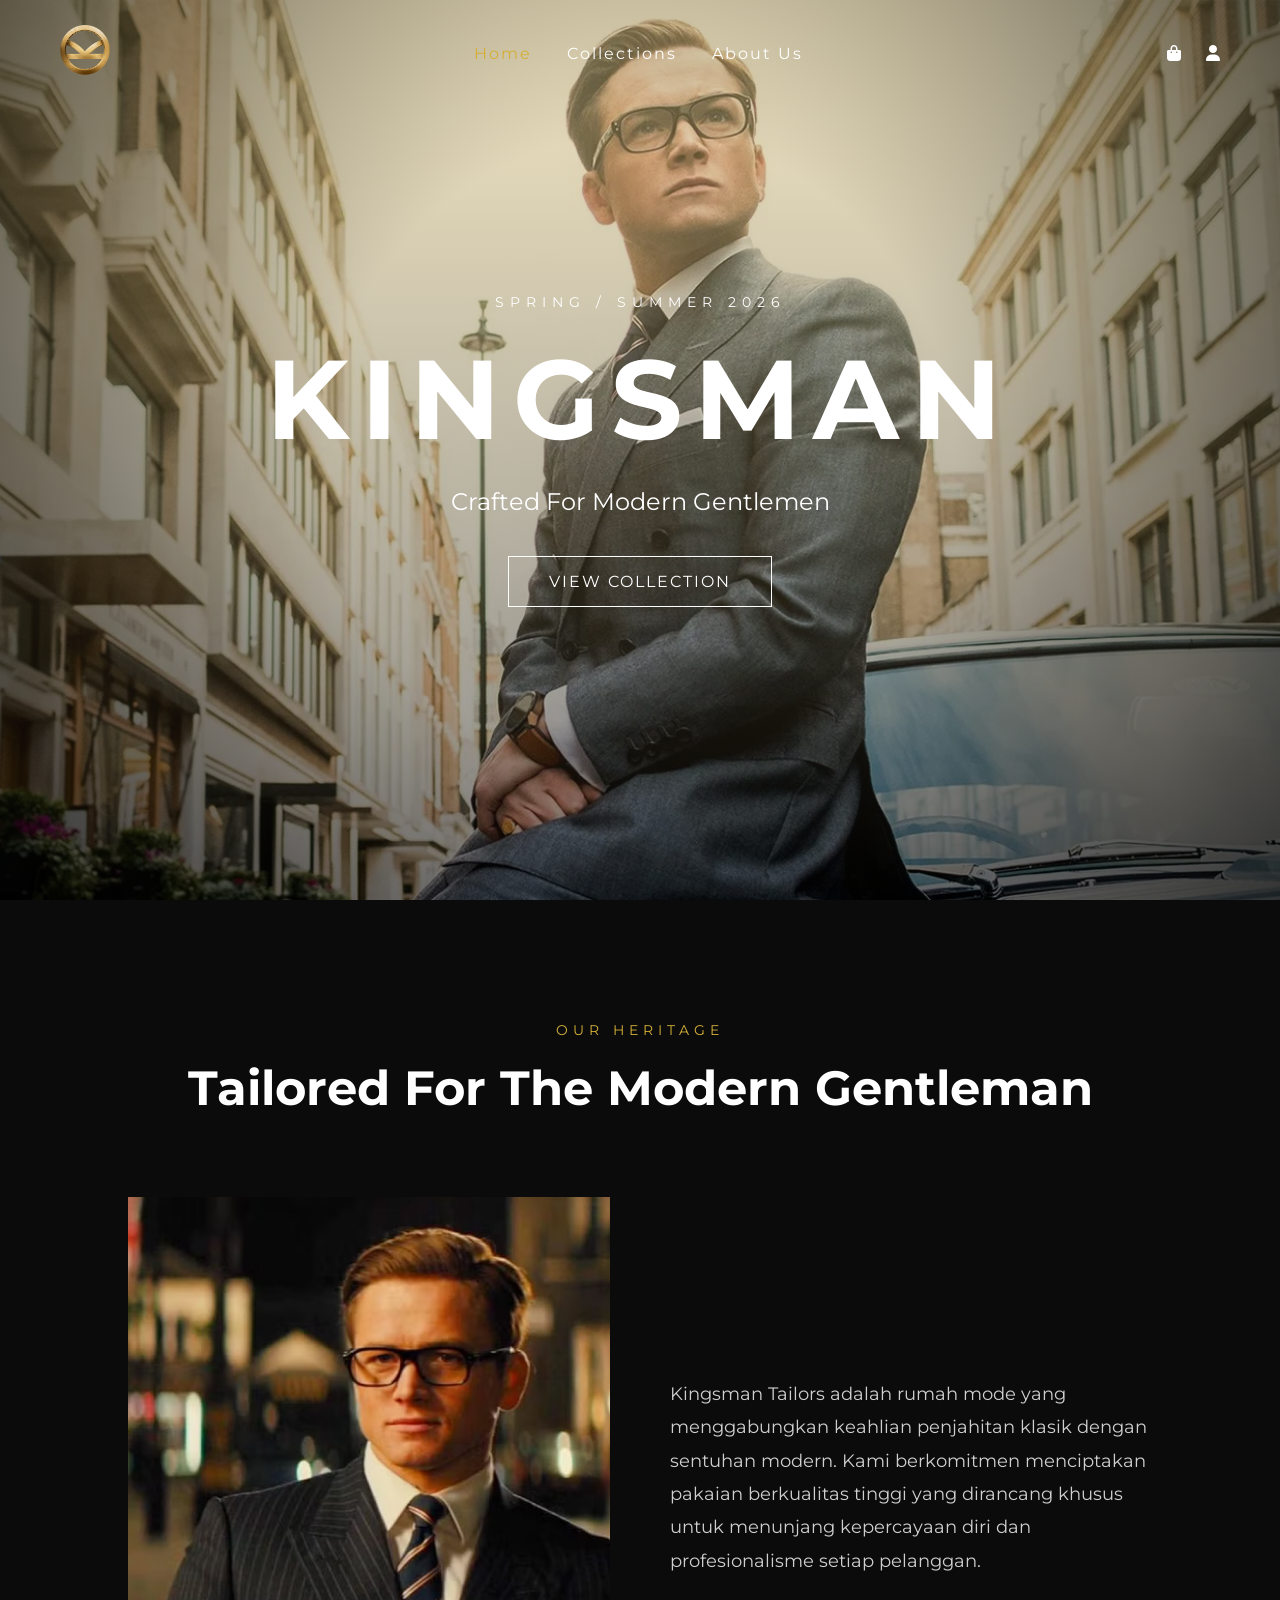
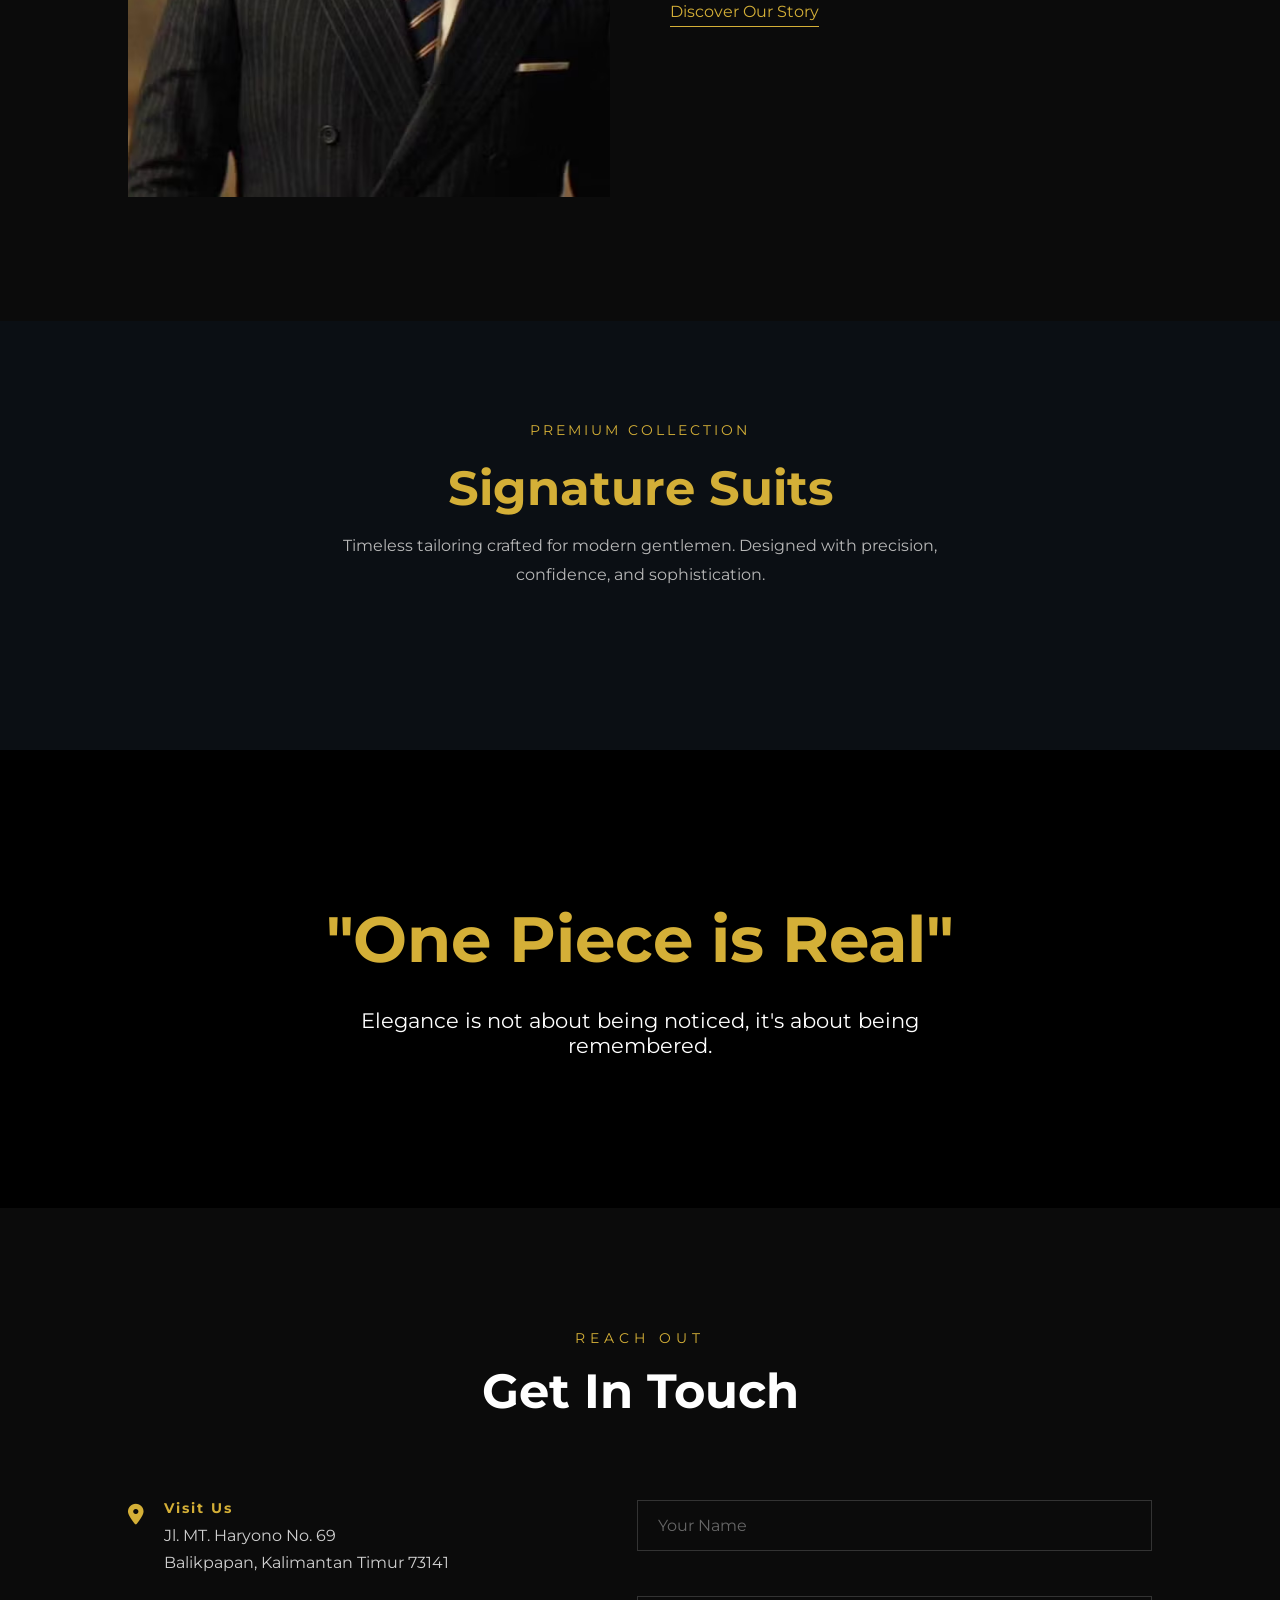
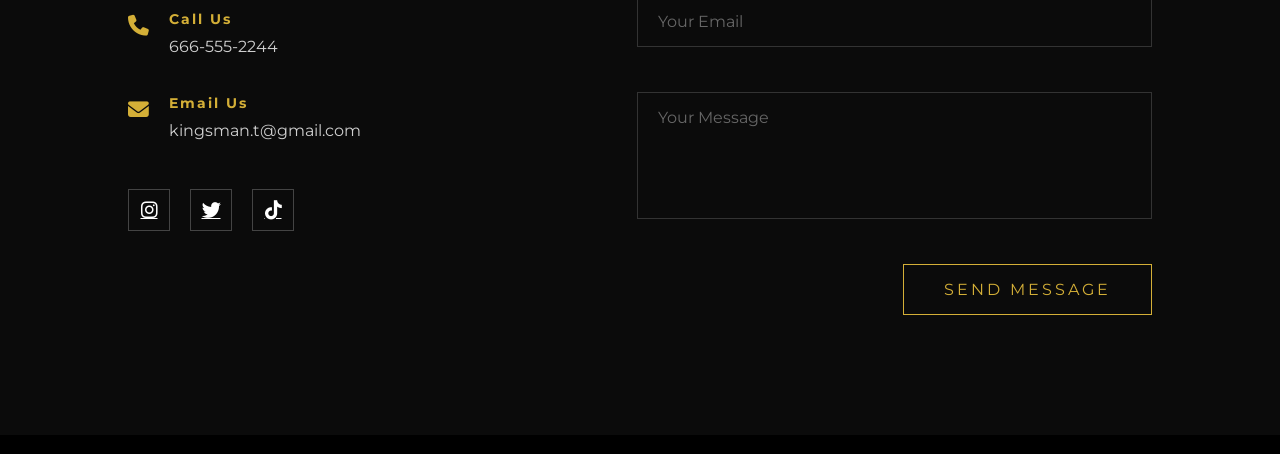
==== commit 1288b302: "conflict" ====
--- a/html/index.html
+++ b/html/index.html
@@ -104,7 +104,7 @@
             </div>
         </div>
     </section>
-<section class="signature-suits">
+<section class="signature-suits" id="signature-suits">
     <div class="container">
  
         <div class="section-header">
@@ -116,123 +116,36 @@
             </p>
         </div>
  
-        <div class="suits-grid">
- 
-            <div class="suit-card">
-                <div class="suit-image">
-                    <img src="../assets/ap.jpg" alt="Oxford Black Suit">
-                    <div class="suit-overlay">
-                        <a
-                            class="btn-detail"
-                            href="collection.html?product=Oxford%20Black%20Suit"
-                        >
-                            View Details
-                        </a>
-                    </div>
-                </div>
- 
-                <div class="suit-content">
-                    <h3>Oxford Black Suit</h3>
-                    <p>Classic elegance for formal occasions.</p>
-                    <span class="suit-price">$349</span>
-                </div>
-            </div>
- 
-            <div class="suit-card">
-                <div class="suit-image">
-                    <img src="../assets/ap.jpg" alt="Windsor Navy Suit">
-                    <div class="suit-overlay">
-                        <a
-                            class="btn-detail"
-                            href="collection.html?product=Windsor%20Navy%20Suit"
-                        >
-                            View Details
-                        </a>
-                    </div>
-                </div>
- 
-                <div class="suit-content">
-                    <h3>Windsor Navy Suit</h3>
-                    <p>Perfect balance of business and luxury.</p>
-                    <span class="suit-price">$379</span>
-                </div>
-            </div>
- 
-            <div class="suit-card">
-                <div class="suit-image">
-                    <img src="../assets/ap.jpg" alt="Royal Grey Three Piece">
-                    <div class="suit-overlay">
-                        <a
-                            class="btn-detail"
-                            href="collection.html?product=Royal%20Grey%20Three%20Piece"
-                        >
-                            View Details
-                        </a>
-                    </div>
-                </div>
- 
-                <div class="suit-content">
-                    <h3>Royal Grey Three Piece</h3>
-                    <p>For gentlemen who appreciate refinement.</p>
-                    <span class="suit-price">$429</span>
-                </div>
-            </div>
- 
-            <div class="suit-card">
-                <div class="suit-image">
-                    <img src="../assets/ap.jpg" alt="Executive Pinstripe">
-                    <div class="suit-overlay">
-                        <a
-                            class="btn-detail"
-                            href="collection.html?product=Executive%20Pinstripe"
-                        >
-                            View Details
-                        </a>
-                    </div>
-                </div>
- 
-                <div class="suit-content">
-                    <h3>Executive Pinstripe</h3>
-                    <p>Power dressing for modern executives.</p>
-                    <span class="suit-price">$399</span>
-                </div>
-            </div>
- 
-        </div>
-
-        <div class="suits-grid">
-   
-</div>
-
-            <div id="detailSection" class="product-detail">
-                <button class="close-detail">&times;</button>
-
-                <div class="detail-content">
-
-                    <div class="detail-image">
-                        <img id="detailImage" src="" alt="">
-                    </div>
-
-                    <div class="detail-info">
-                        <h2 id="detailTitle"></h2>
-
-                        <p id="detailDesc"></p>
-
-                        <h3 id="detailPrice"></h3>
-
-                        <button class="btn-submit">
-                            ADD TO CART
-                        </button>
-                    </div>
-
-                </div>
-            </div>
-
-            <div id="detailOverlay"></div>
-
-            </div>
-            </section>
-            
+        <div class="suits-grid" id="signatureSuitsGrid">
+            <!-- Signature suits rendered from JS -->
+        </div>
+
+        <div id="detailSection" class="product-detail">
+            <button class="close-detail">&times;</button>
+
+            <div class="detail-content">
+
+                <div class="detail-image">
+                    <img id="detailImage" src="" alt="">
+                </div>
+
+                <div class="detail-info">
+                    <h2 id="detailTitle"></h2>
+
+                    <p id="detailDesc"></p>
+
+                    <h3 id="detailPrice"></h3>
+
+                    <button class="btn-submit">
+                        ADD TO CART
+                    </button>
+                </div>
+
+            </div>
+        </div>
+
+        <div id="detailOverlay"></div>
+
     </div>
 </section>
 
@@ -315,10 +228,15 @@
     </section>
 
 
+<<<<<<< HEAD
     <div id="toast-container" aria-live="polite" aria-atomic="true"></div>
     <script src="../js/common.js" defer></script>
     <script src="../js/ui.js" defer></script>
 
+=======
+    <script src="../js/data.js" defer></script>
+    <script src="../js/script.js" defer></script>
+>>>>>>> 8f0da269f1e01866bc41b846fe0cfa8e562707d9
 
 </body>
 
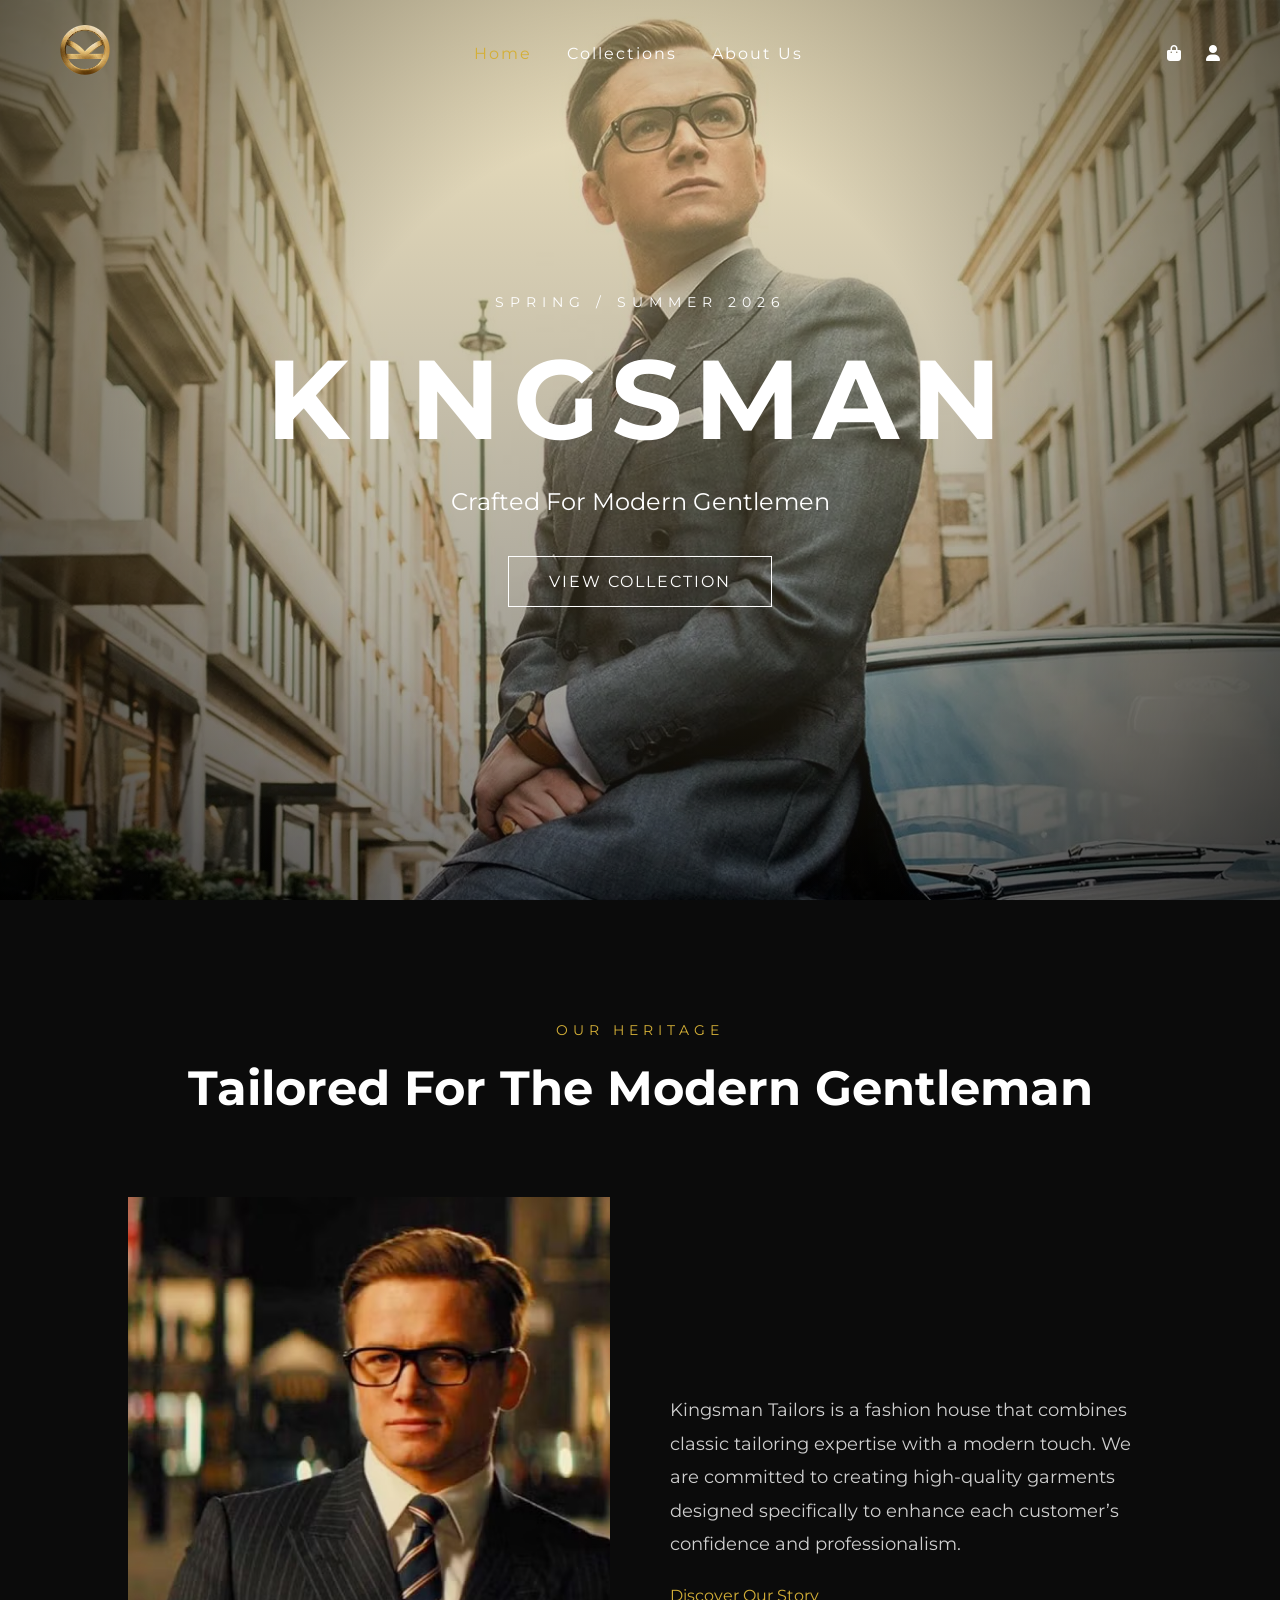
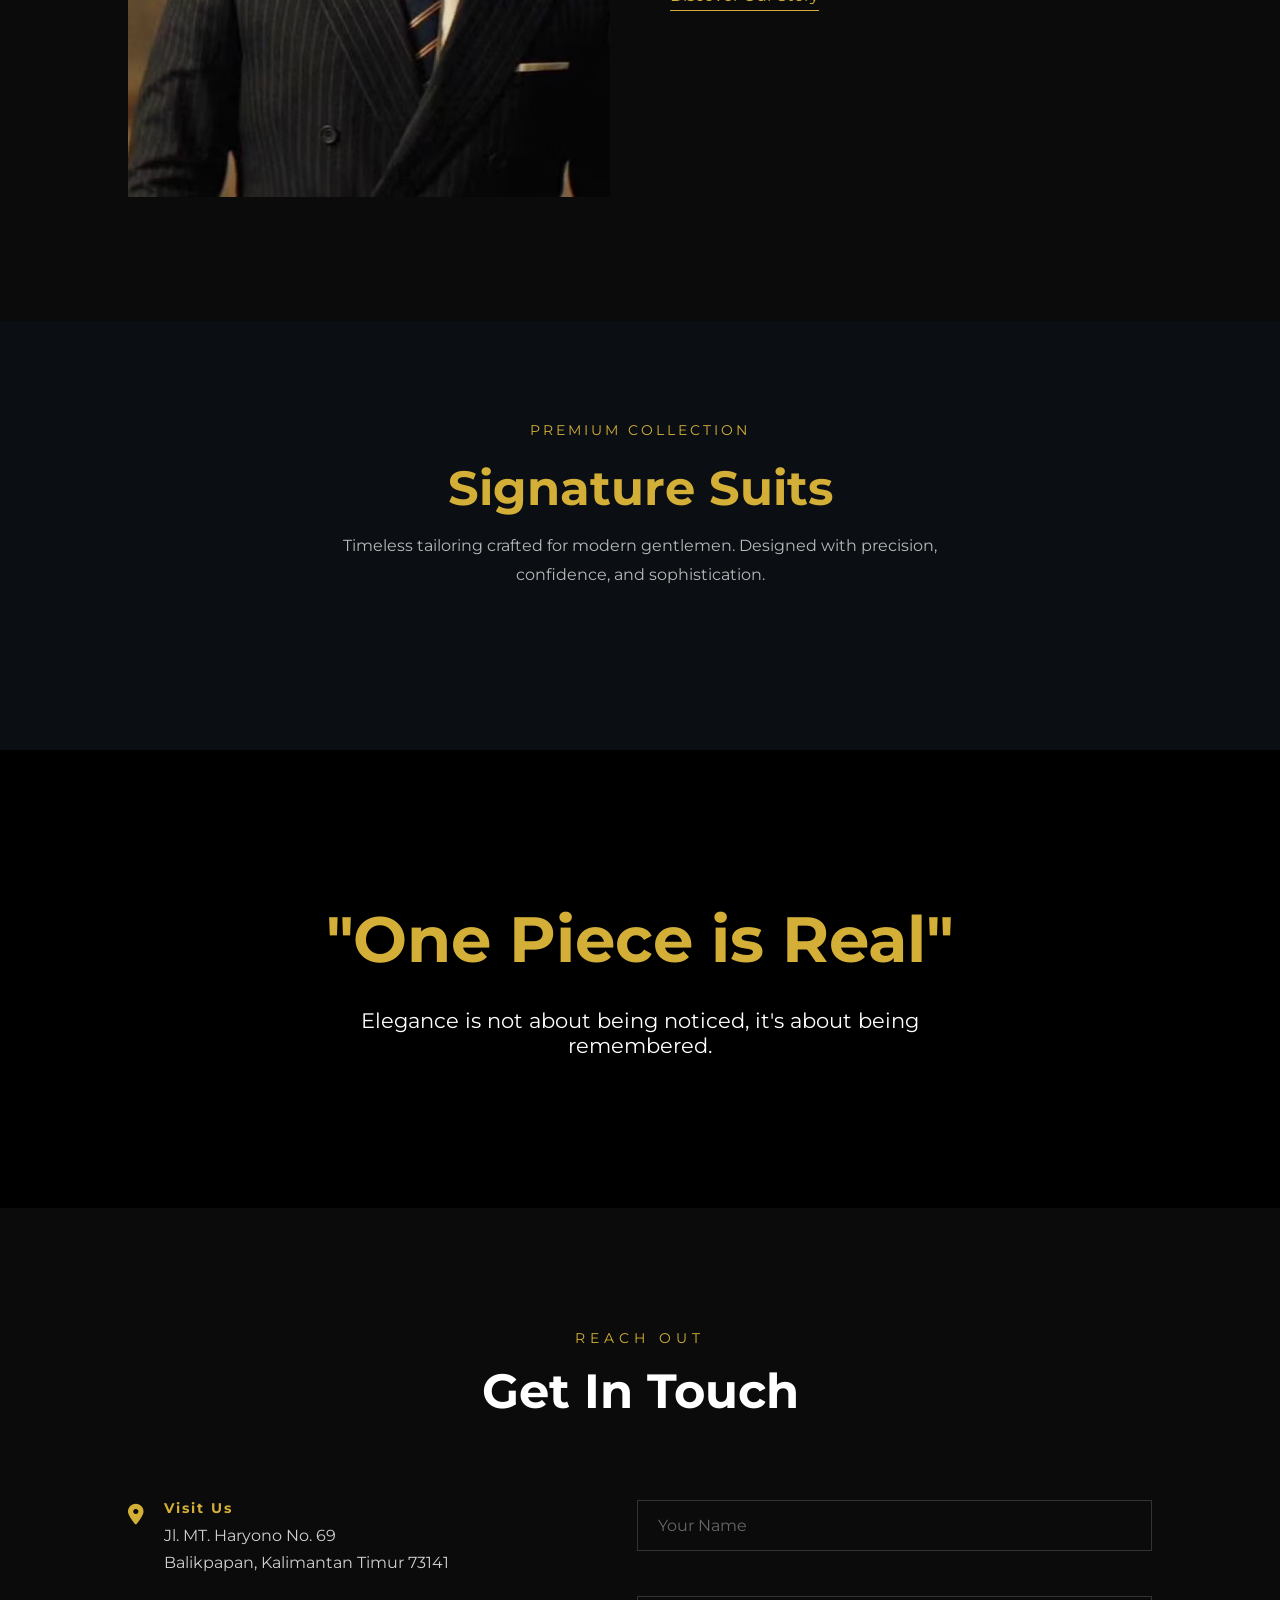
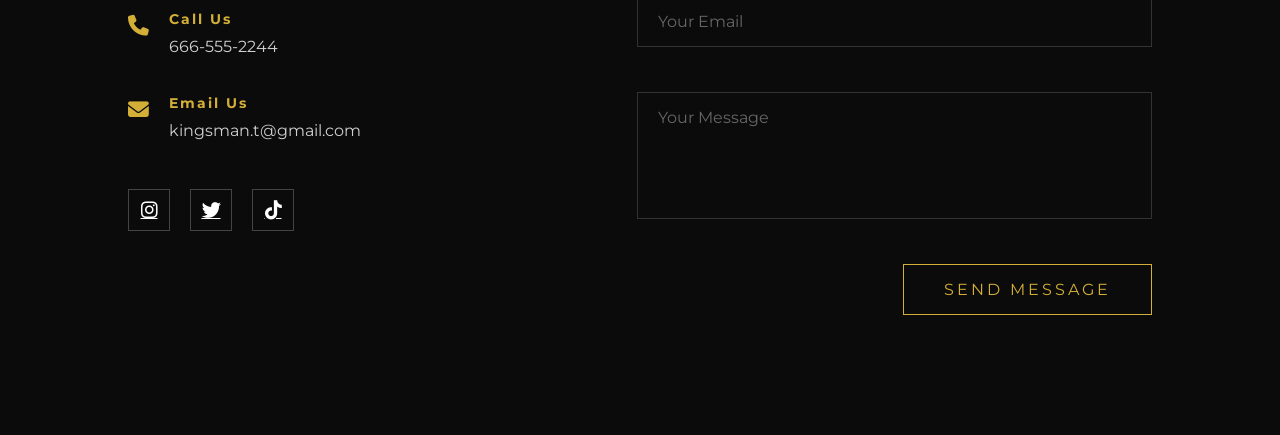
==== commit 7e2a9c8b: "save" ====
--- a/html/index.html
+++ b/html/index.html
@@ -72,8 +72,6 @@
 
             </div>
 
-        
-
         </div>
 
     </section>
@@ -94,7 +92,7 @@
 
                 <div class="legacy-content">
                     <p>
-                        Kingsman Tailors adalah rumah mode yang menggabungkan keahlian penjahitan klasik dengan sentuhan modern. Kami berkomitmen menciptakan pakaian berkualitas tinggi yang dirancang khusus untuk menunjang kepercayaan diri dan profesionalisme setiap pelanggan.
+                        Kingsman Tailors is a fashion house that combines classic tailoring expertise with a modern touch. We are committed to creating high-quality garments designed specifically to enhance each customer’s confidence and professionalism.
                     </p>
 
                     <a href="#" class="learn-more">
@@ -228,15 +226,8 @@
     </section>
 
 
-<<<<<<< HEAD
-    <div id="toast-container" aria-live="polite" aria-atomic="true"></div>
-    <script src="../js/common.js" defer></script>
-    <script src="../js/ui.js" defer></script>
-
-=======
     <script src="../js/data.js" defer></script>
     <script src="../js/script.js" defer></script>
->>>>>>> 8f0da269f1e01866bc41b846fe0cfa8e562707d9
 
 </body>
 
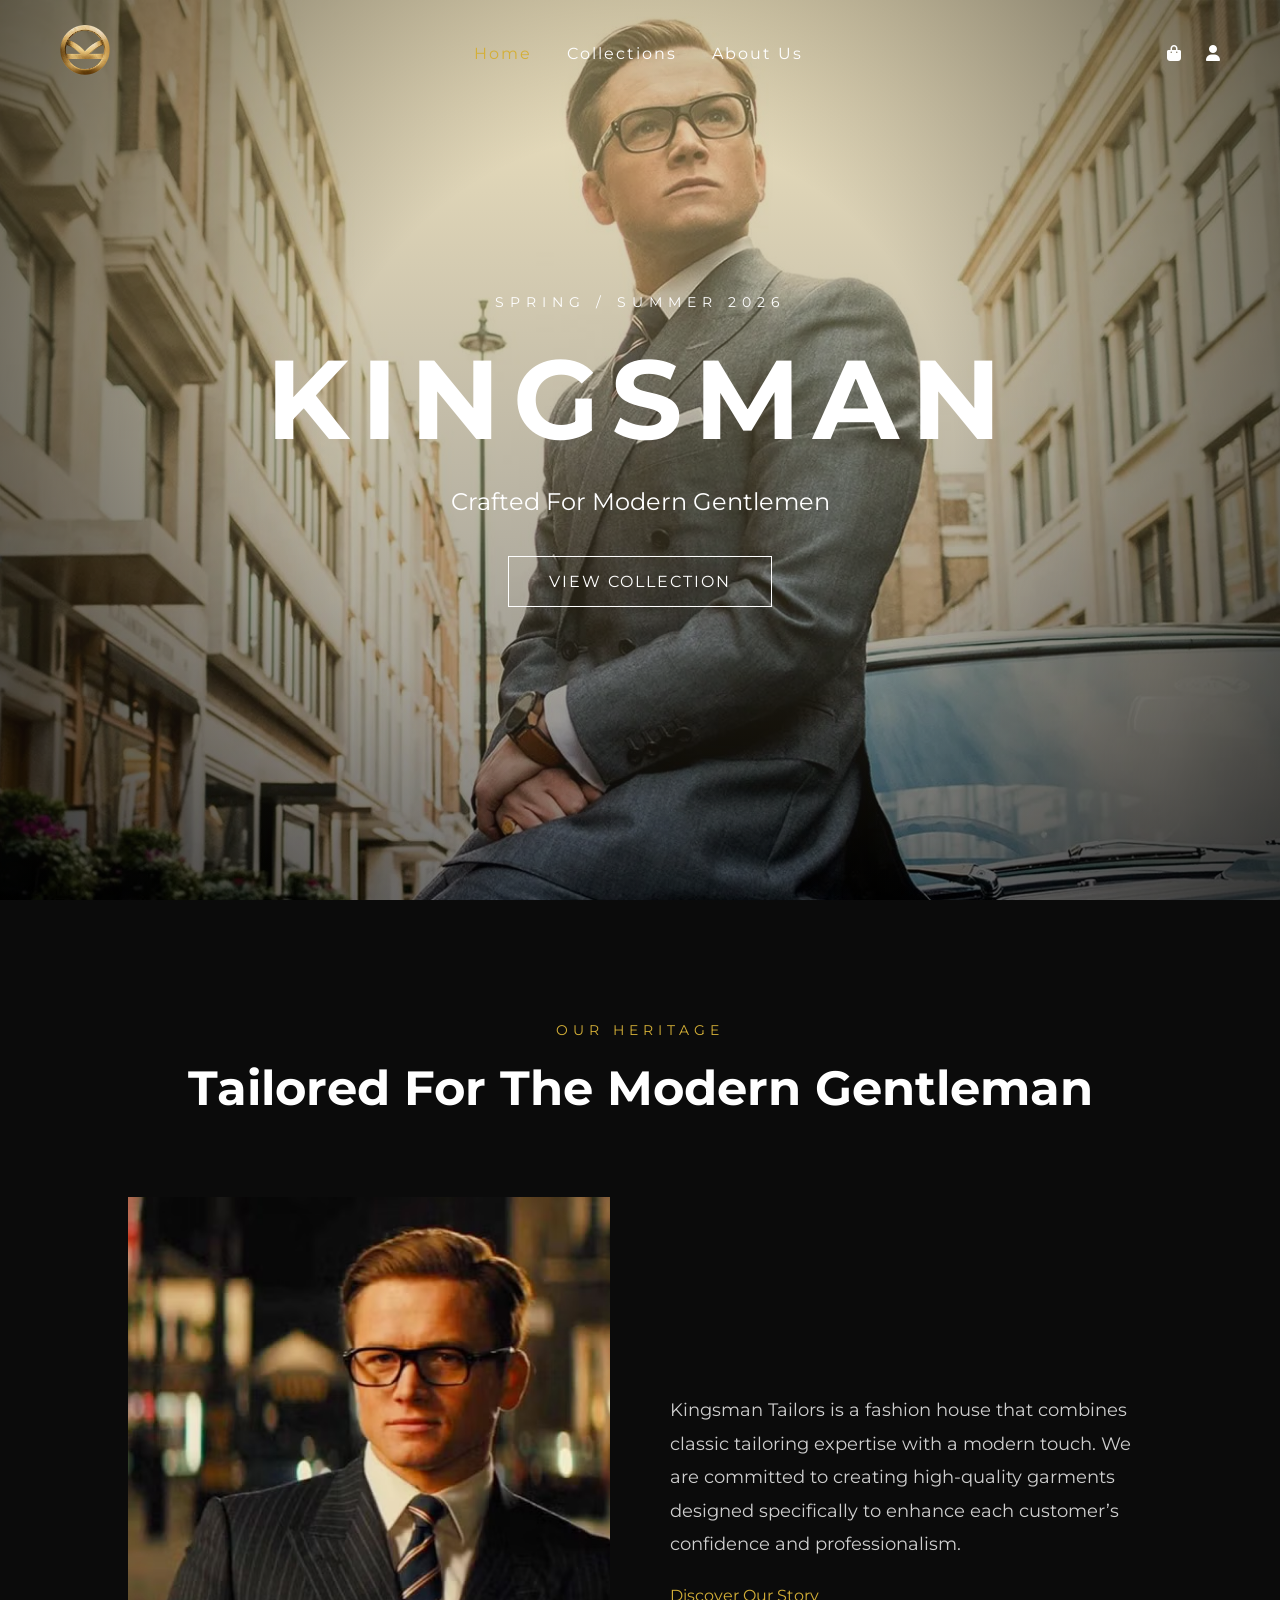
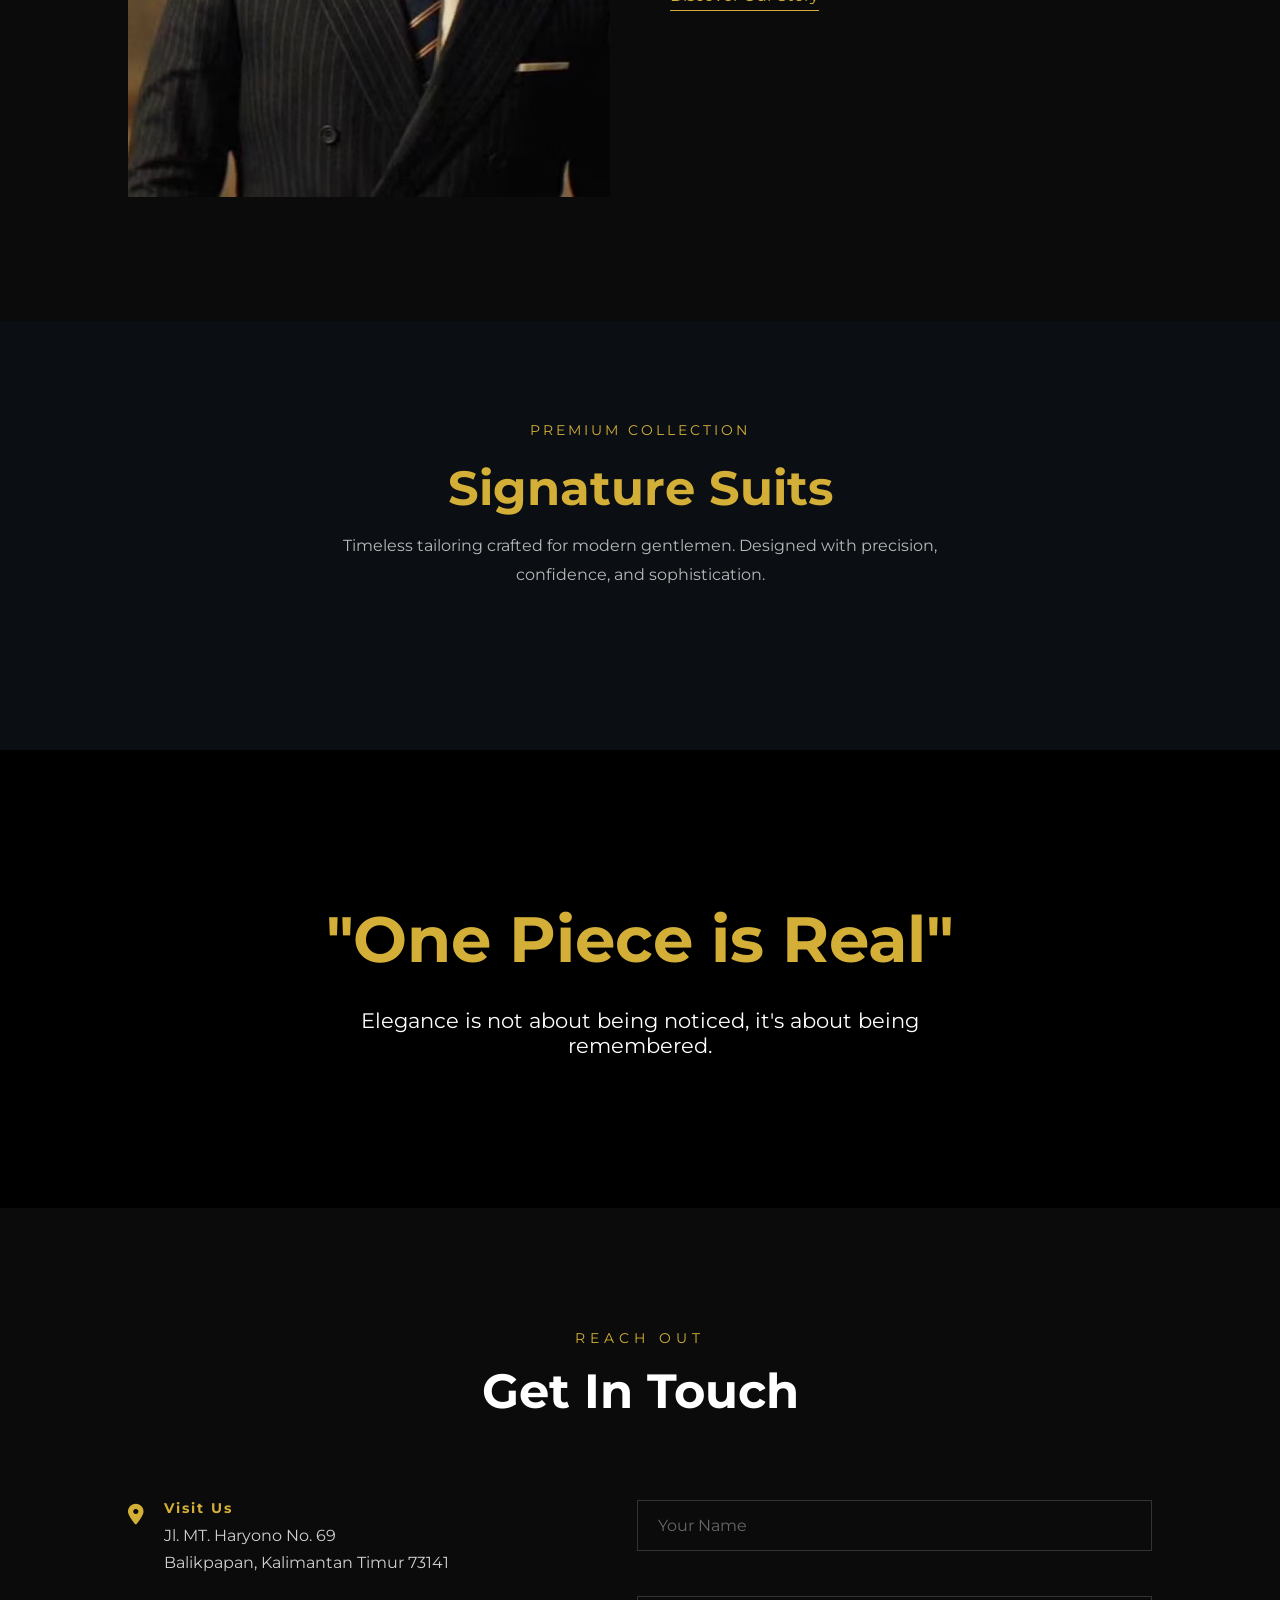
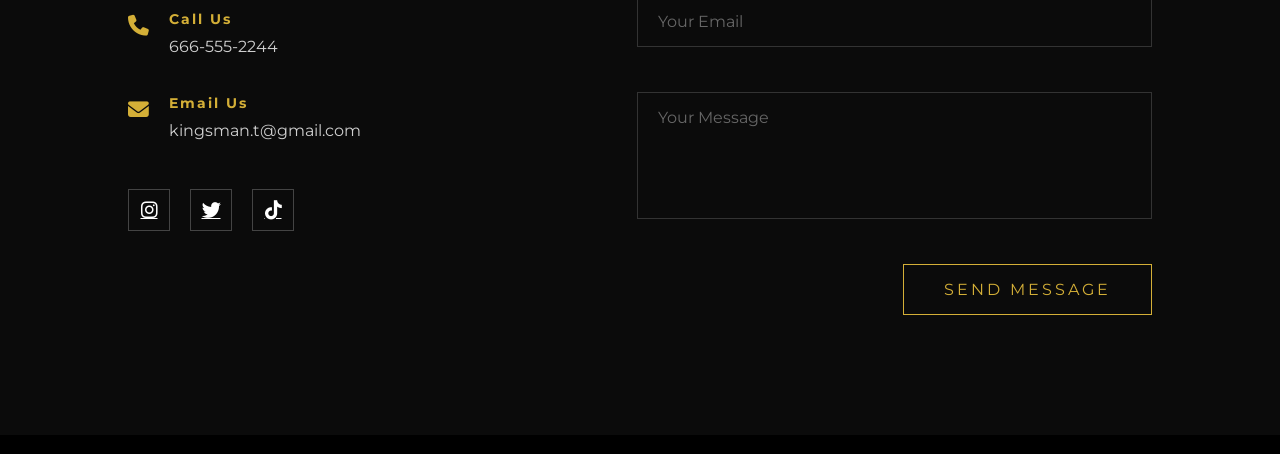
==== commit 50ddb13d: "Merge branch 'main' of https://github.com/s1lvstr/Pemstruk" ====
--- a/html/index.html
+++ b/html/index.html
@@ -71,6 +71,8 @@
                 </a>
 
             </div>
+
+        
 
         </div>
 
@@ -226,8 +228,15 @@
     </section>
 
 
+<<<<<<< HEAD
+    <div id="toast-container" aria-live="polite" aria-atomic="true"></div>
+    <script src="../js/common.js" defer></script>
+    <script src="../js/ui.js" defer></script>
+
+=======
     <script src="../js/data.js" defer></script>
     <script src="../js/script.js" defer></script>
+>>>>>>> 8f0da269f1e01866bc41b846fe0cfa8e562707d9
 
 </body>
 
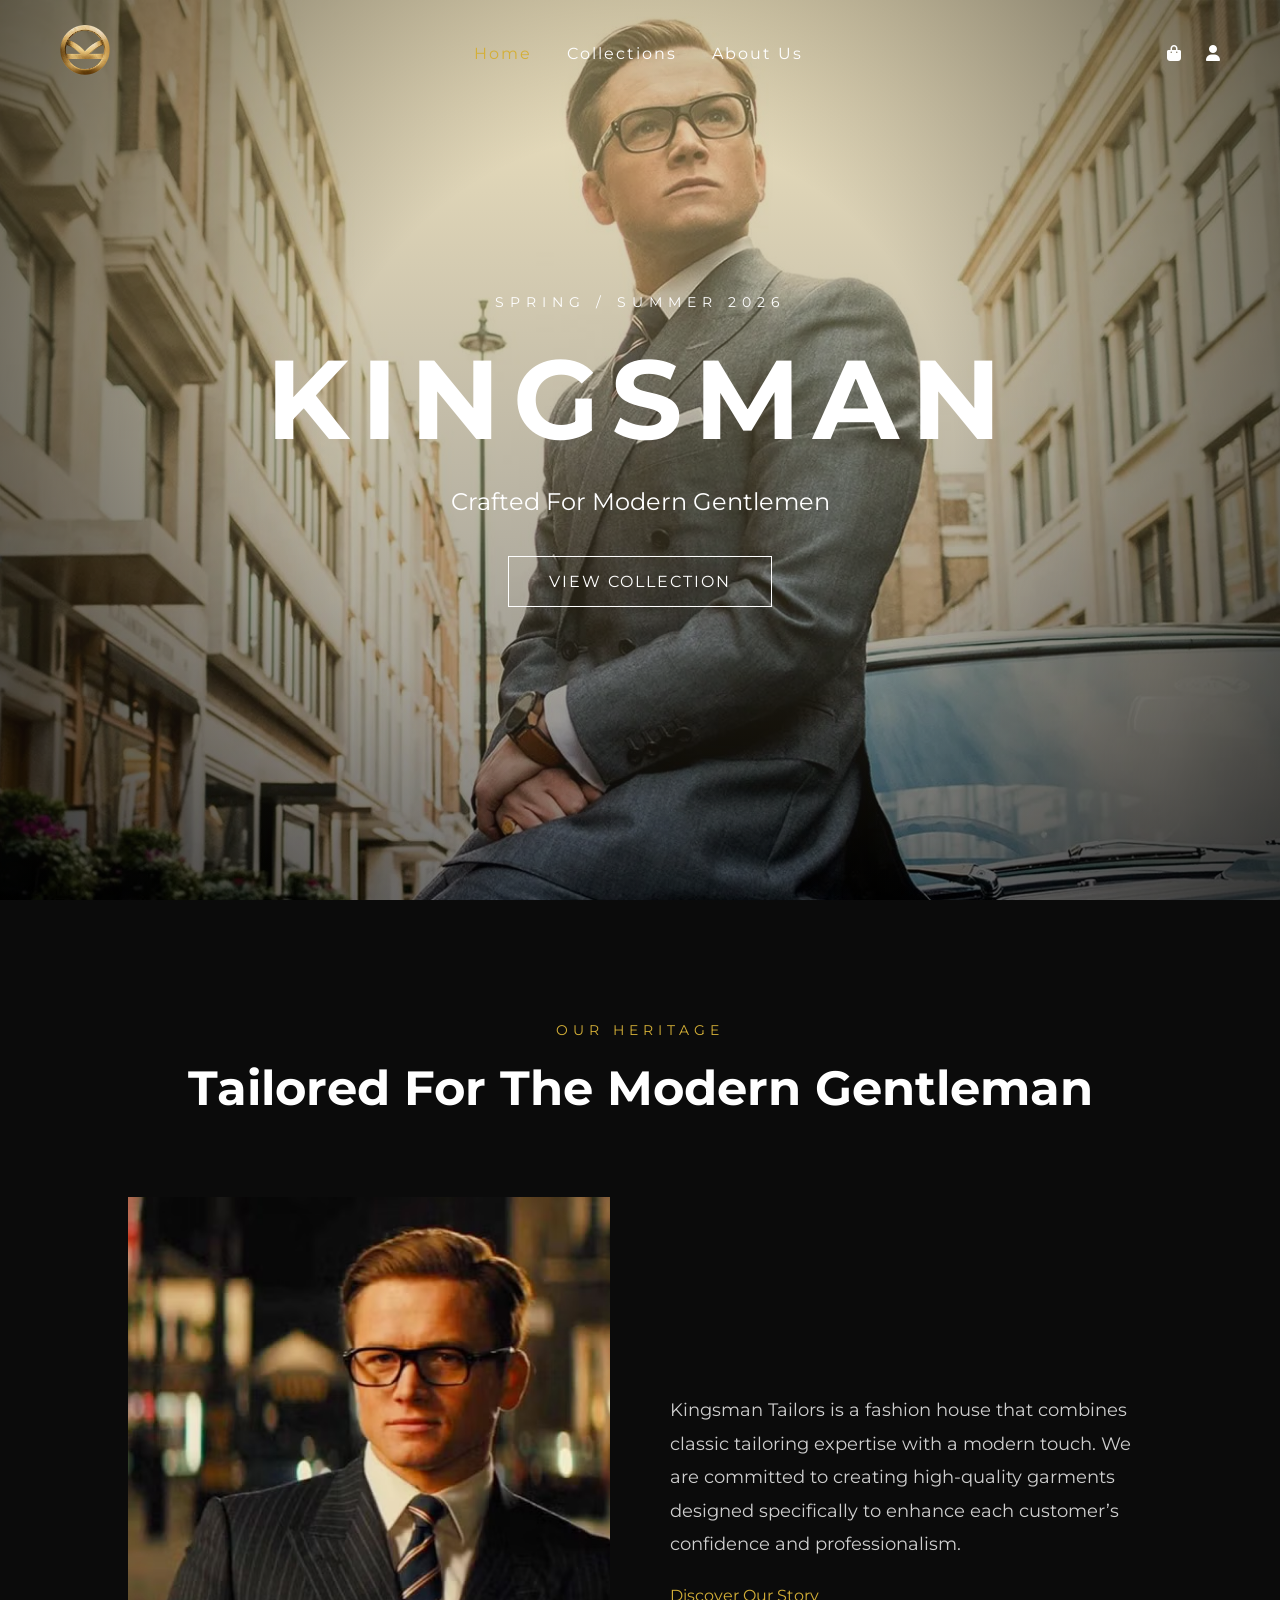
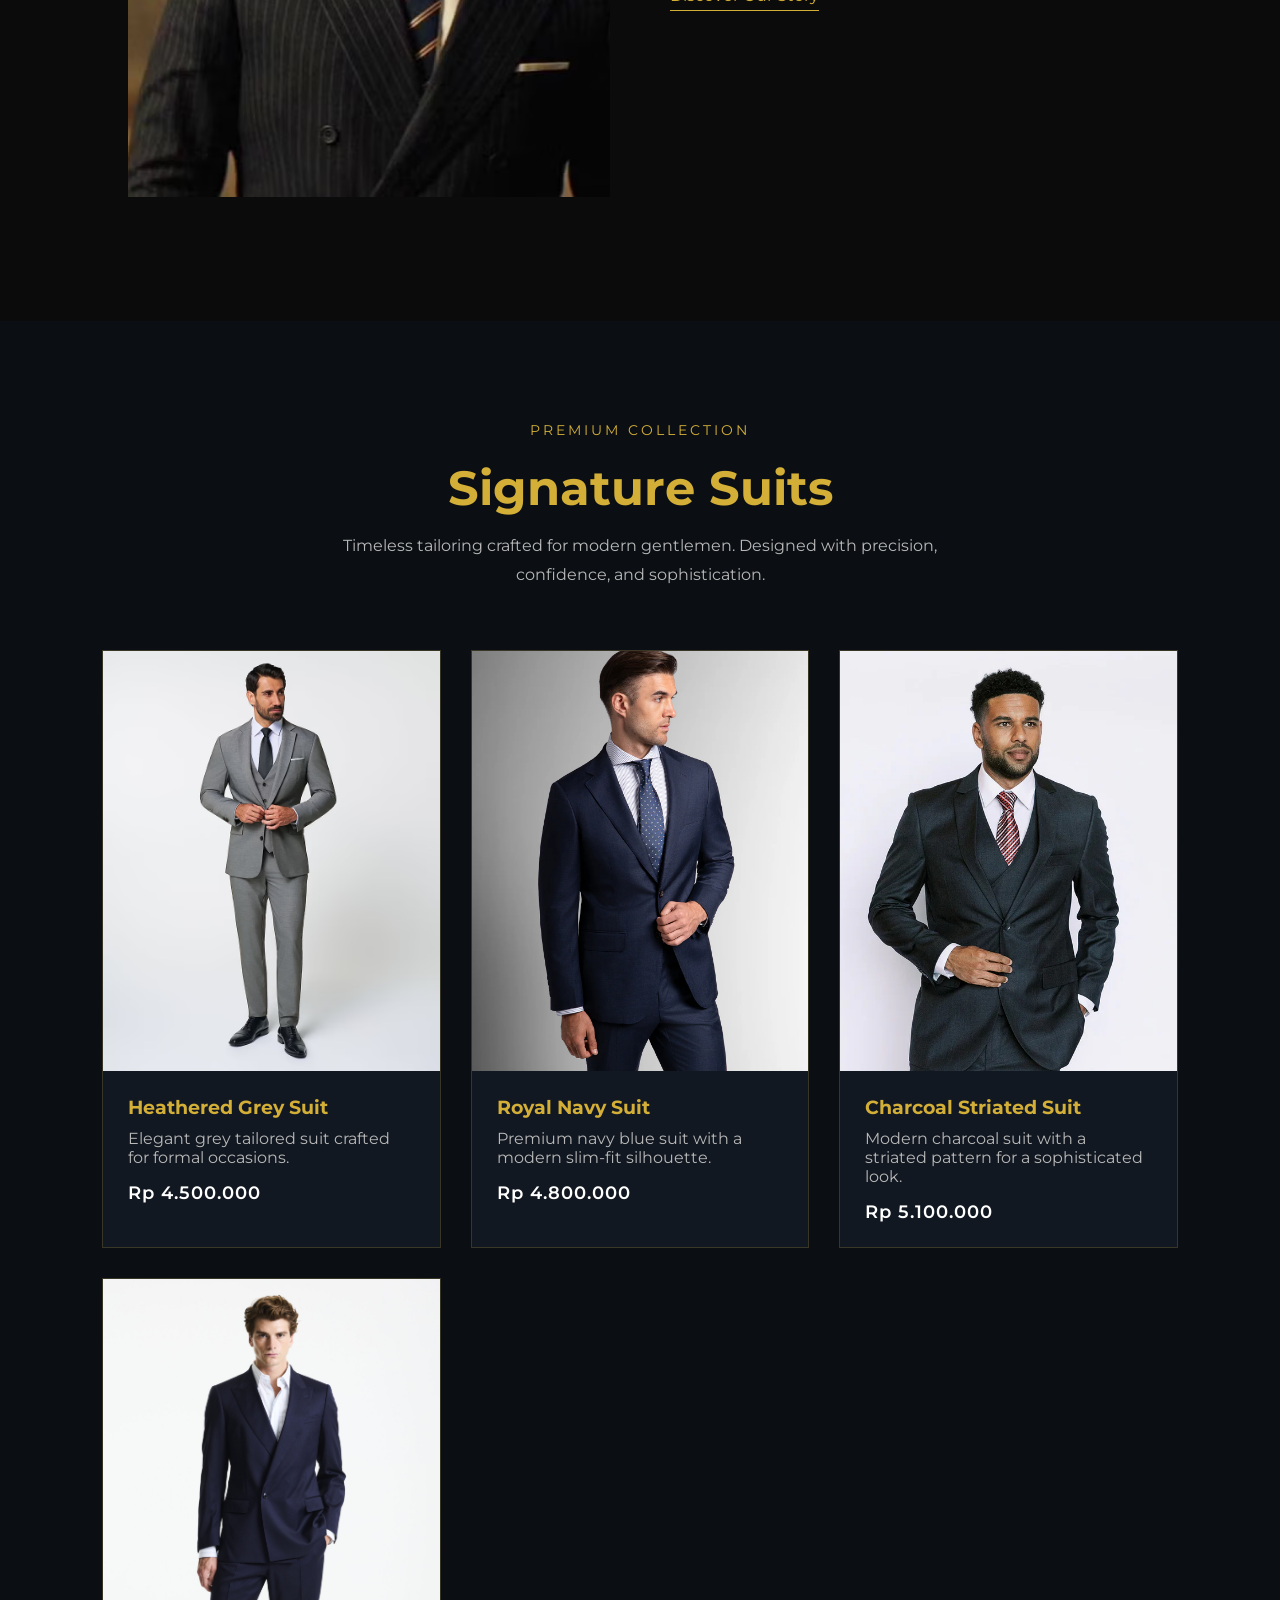
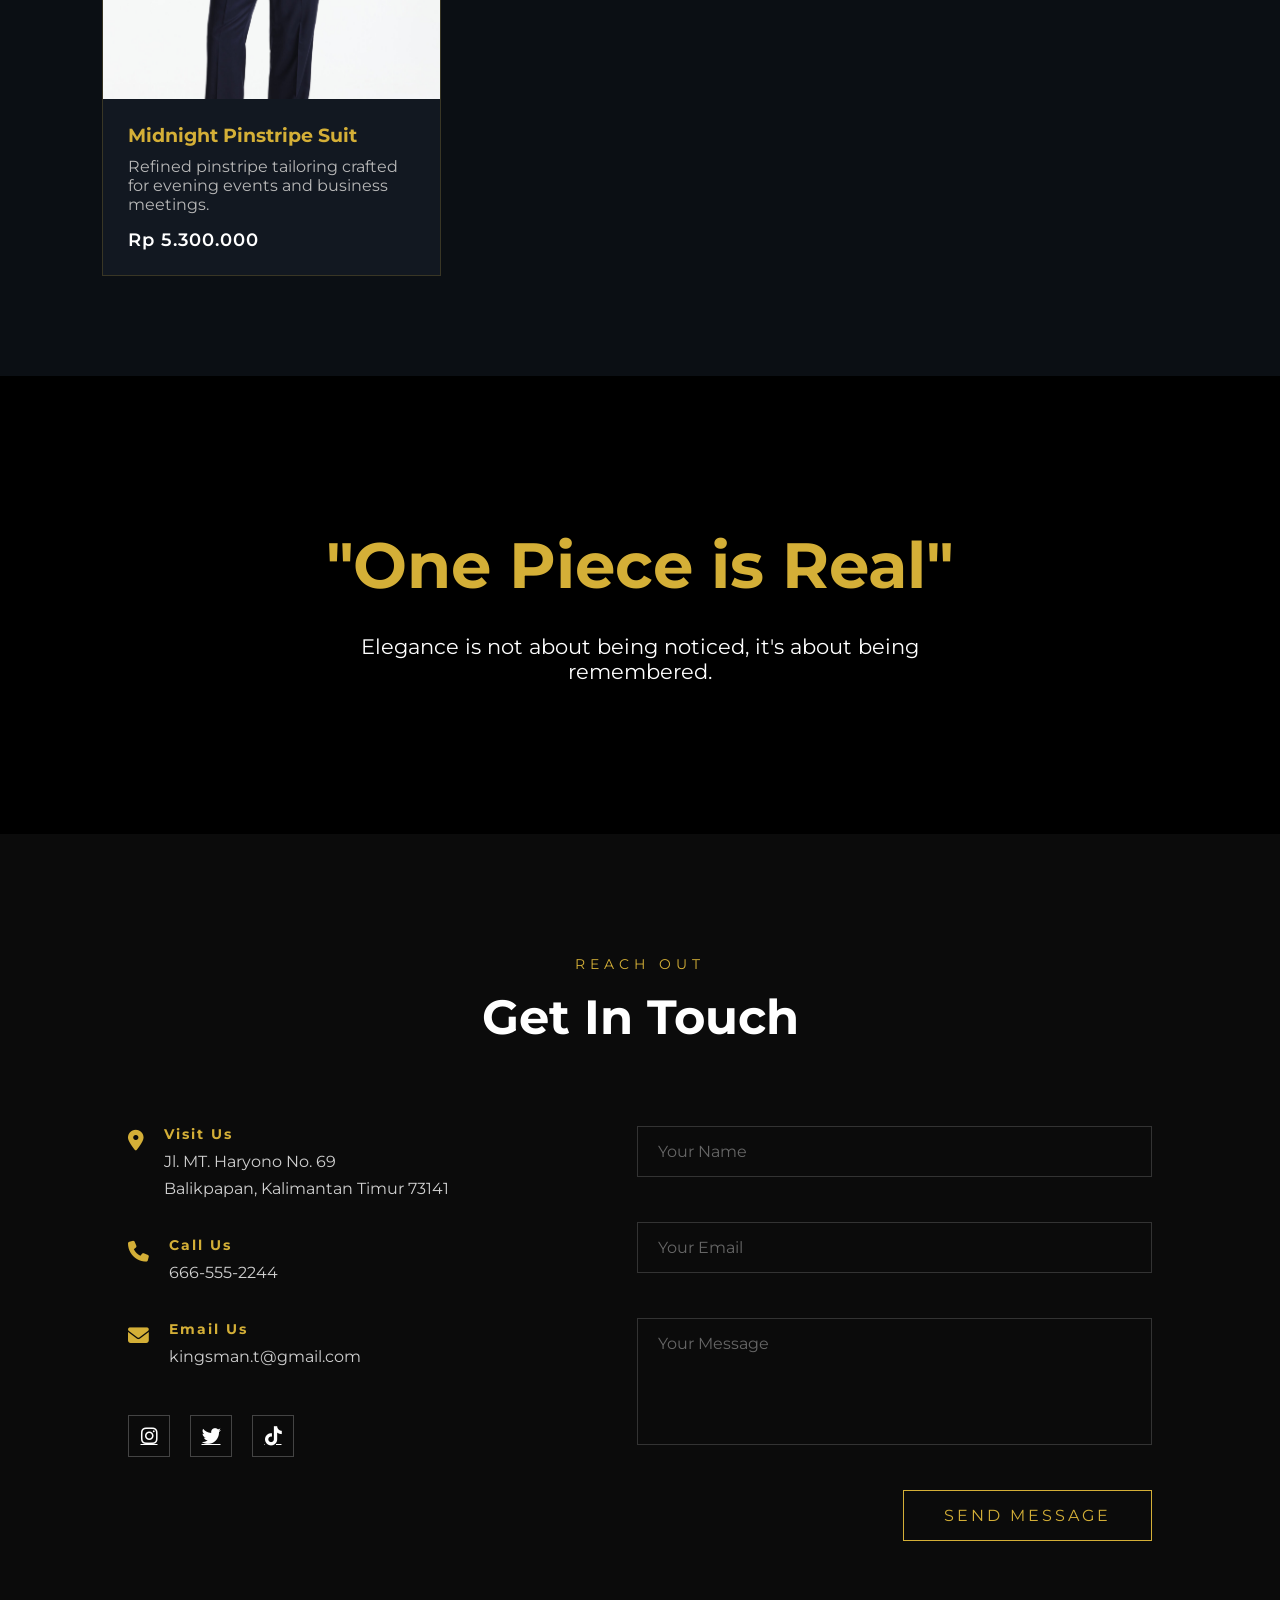
==== commit c02e6355: "merge + whole data" ====
--- a/html/index.html
+++ b/html/index.html
@@ -104,50 +104,50 @@
             </div>
         </div>
     </section>
-<section class="signature-suits" id="signature-suits">
-    <div class="container">
+    <section class="signature-suits" id="signature-suits">
+        <div class="container">
  
-        <div class="section-header">
-            <span class="subtitle">Premium Collection</span>
-            <h2>Signature Suits</h2>
-            <p>
-                Timeless tailoring crafted for modern gentlemen.
-                Designed with precision, confidence, and sophistication.
-            </p>
-        </div>
+            <div class="section-header">
+                <span class="subtitle">Premium Collection</span>
+                <h2>Signature Suits</h2>
+                <p>
+                    Timeless tailoring crafted for modern gentlemen.
+                    Designed with precision, confidence, and sophistication.
+                </p>
+            </div>
  
-        <div class="suits-grid" id="signatureSuitsGrid">
-            <!-- Signature suits rendered from JS -->
-        </div>
-
-        <div id="detailSection" class="product-detail">
-            <button class="close-detail">&times;</button>
-
-            <div class="detail-content">
-
-                <div class="detail-image">
-                    <img id="detailImage" src="" alt="">
-                </div>
-
-                <div class="detail-info">
-                    <h2 id="detailTitle"></h2>
-
-                    <p id="detailDesc"></p>
-
-                    <h3 id="detailPrice"></h3>
-
-                    <button class="btn-submit">
-                        ADD TO CART
-                    </button>
-                </div>
-
-            </div>
-        </div>
-
-        <div id="detailOverlay"></div>
-
-    </div>
-</section>
+            <div class="suits-grid" id="signatureSuitsGrid">
+                <!-- Signature suits rendered from JS -->
+            </div>
+
+            <div id="detailSection" class="product-detail">
+                <button class="close-detail">&times;</button>
+
+                <div class="detail-content">
+
+                    <div class="detail-image">
+                        <img id="detailImage" src="" alt="">
+                    </div>
+
+                    <div class="detail-info">
+                        <h2 id="detailTitle"></h2>
+
+                        <p id="detailDesc"></p>
+
+                        <h3 id="detailPrice"></h3>
+
+                        <button class="btn-submit">
+                            ADD TO CART
+                        </button>
+                    </div>
+
+                </div>
+            </div>
+
+            <div id="detailOverlay"></div>
+
+        </div>
+    </section>
 
     <!-- Quote Section -->
     <section class="quote-section" id="quote">
@@ -228,15 +228,11 @@
     </section>
 
 
-<<<<<<< HEAD
     <div id="toast-container" aria-live="polite" aria-atomic="true"></div>
     <script src="../js/common.js" defer></script>
     <script src="../js/ui.js" defer></script>
-
-=======
     <script src="../js/data.js" defer></script>
     <script src="../js/script.js" defer></script>
->>>>>>> 8f0da269f1e01866bc41b846fe0cfa8e562707d9
 
 </body>
 
--- a/css/style.css
+++ b/css/style.css
@@ -1022,18 +1022,18 @@
 .filter-bar {
     display: grid;
     grid-template-columns: auto 1fr auto;
-    gap: 20px;
+    gap: 15px;
     align-items: center;
 
-    padding-bottom: 35px;
-    margin-bottom: 50px;
+    padding-bottom: 25px;
+    margin-bottom: 40px;
     border-bottom: 1px solid #222;
 }
 
 .filter-tabs {
     display: flex;
     flex-wrap: wrap;
-    gap: 12px;
+    gap: 8px;
     justify-content: center;
 }
 
@@ -1042,10 +1042,10 @@
     border: 1px solid #333;
     color: #cfcfcf;
 
-    padding: 10px 24px;
+    padding: 8px 16px;
     font-family: 'Montserrat', serif;
-    font-size: 1rem;
-    letter-spacing: 1px;
+    font-size: 0.9rem;
+    letter-spacing: 0.5px;
     cursor: pointer;
     transition: .3s;
 }
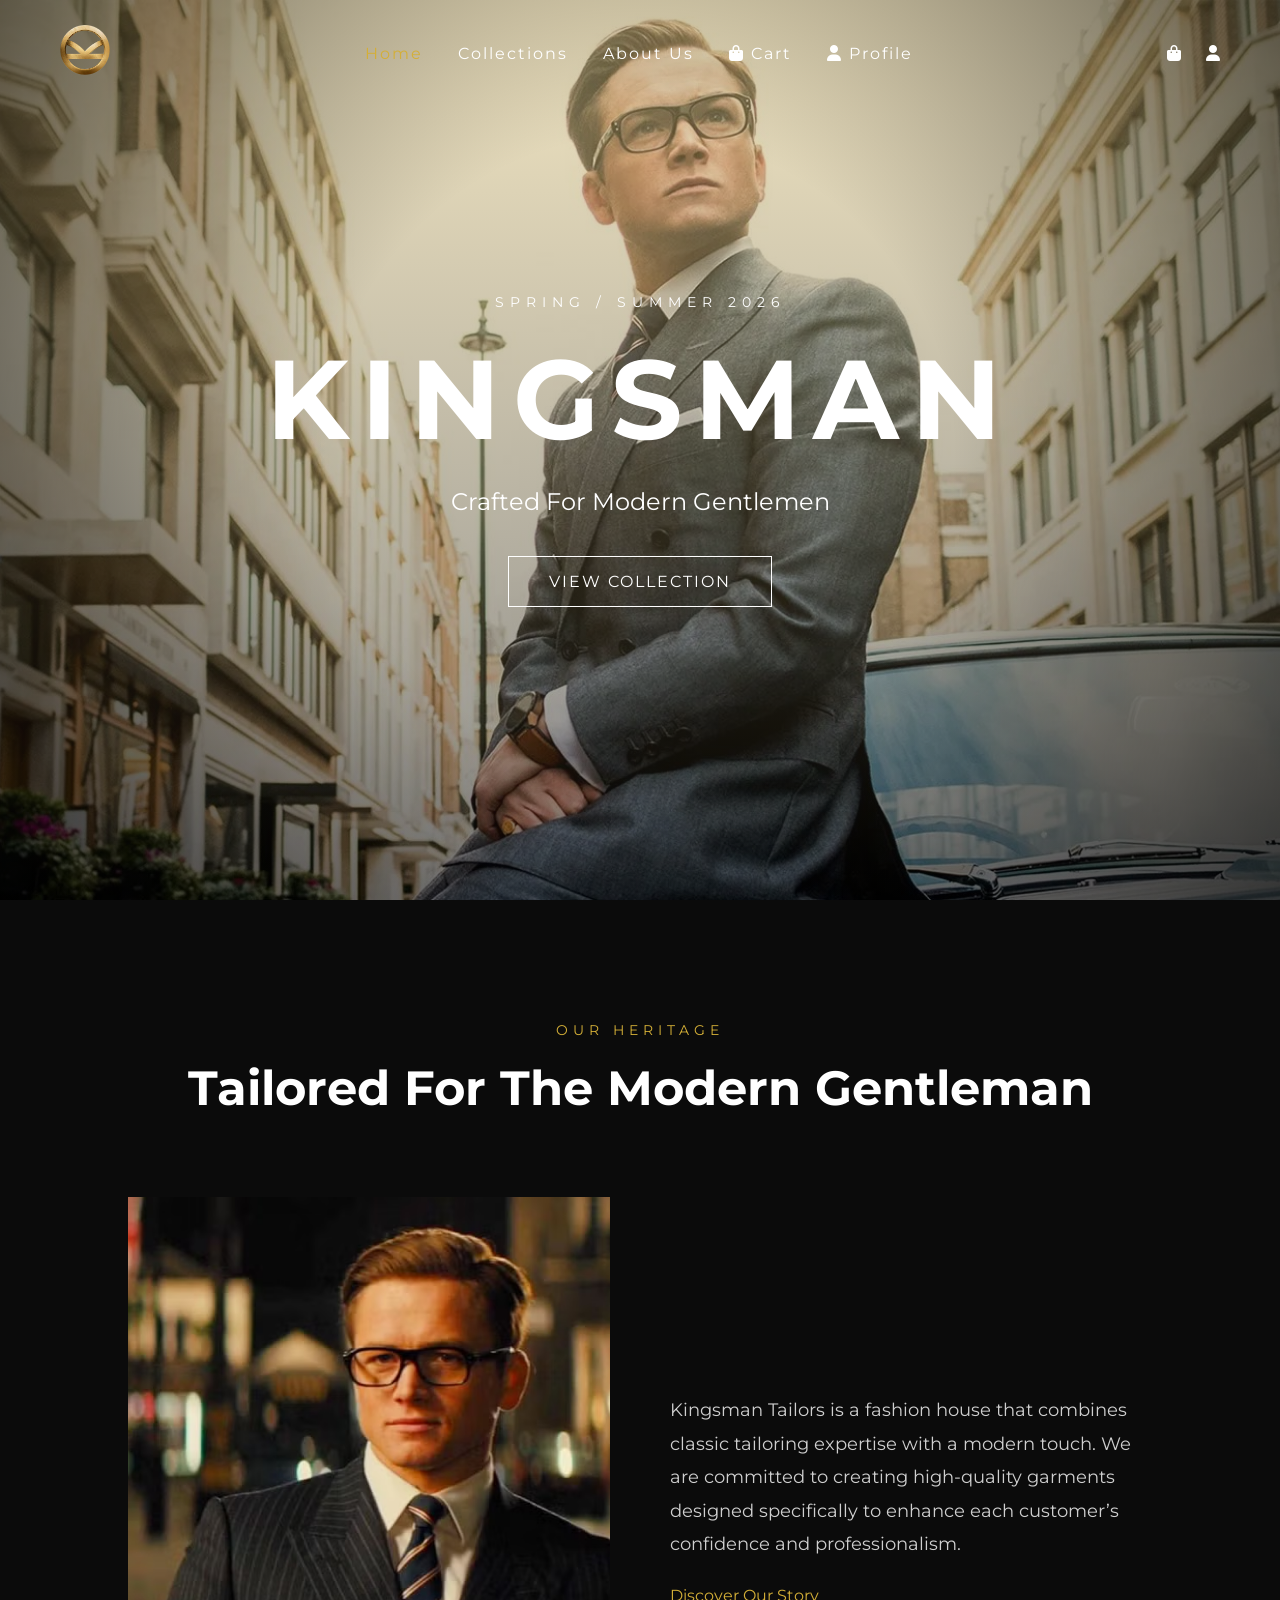
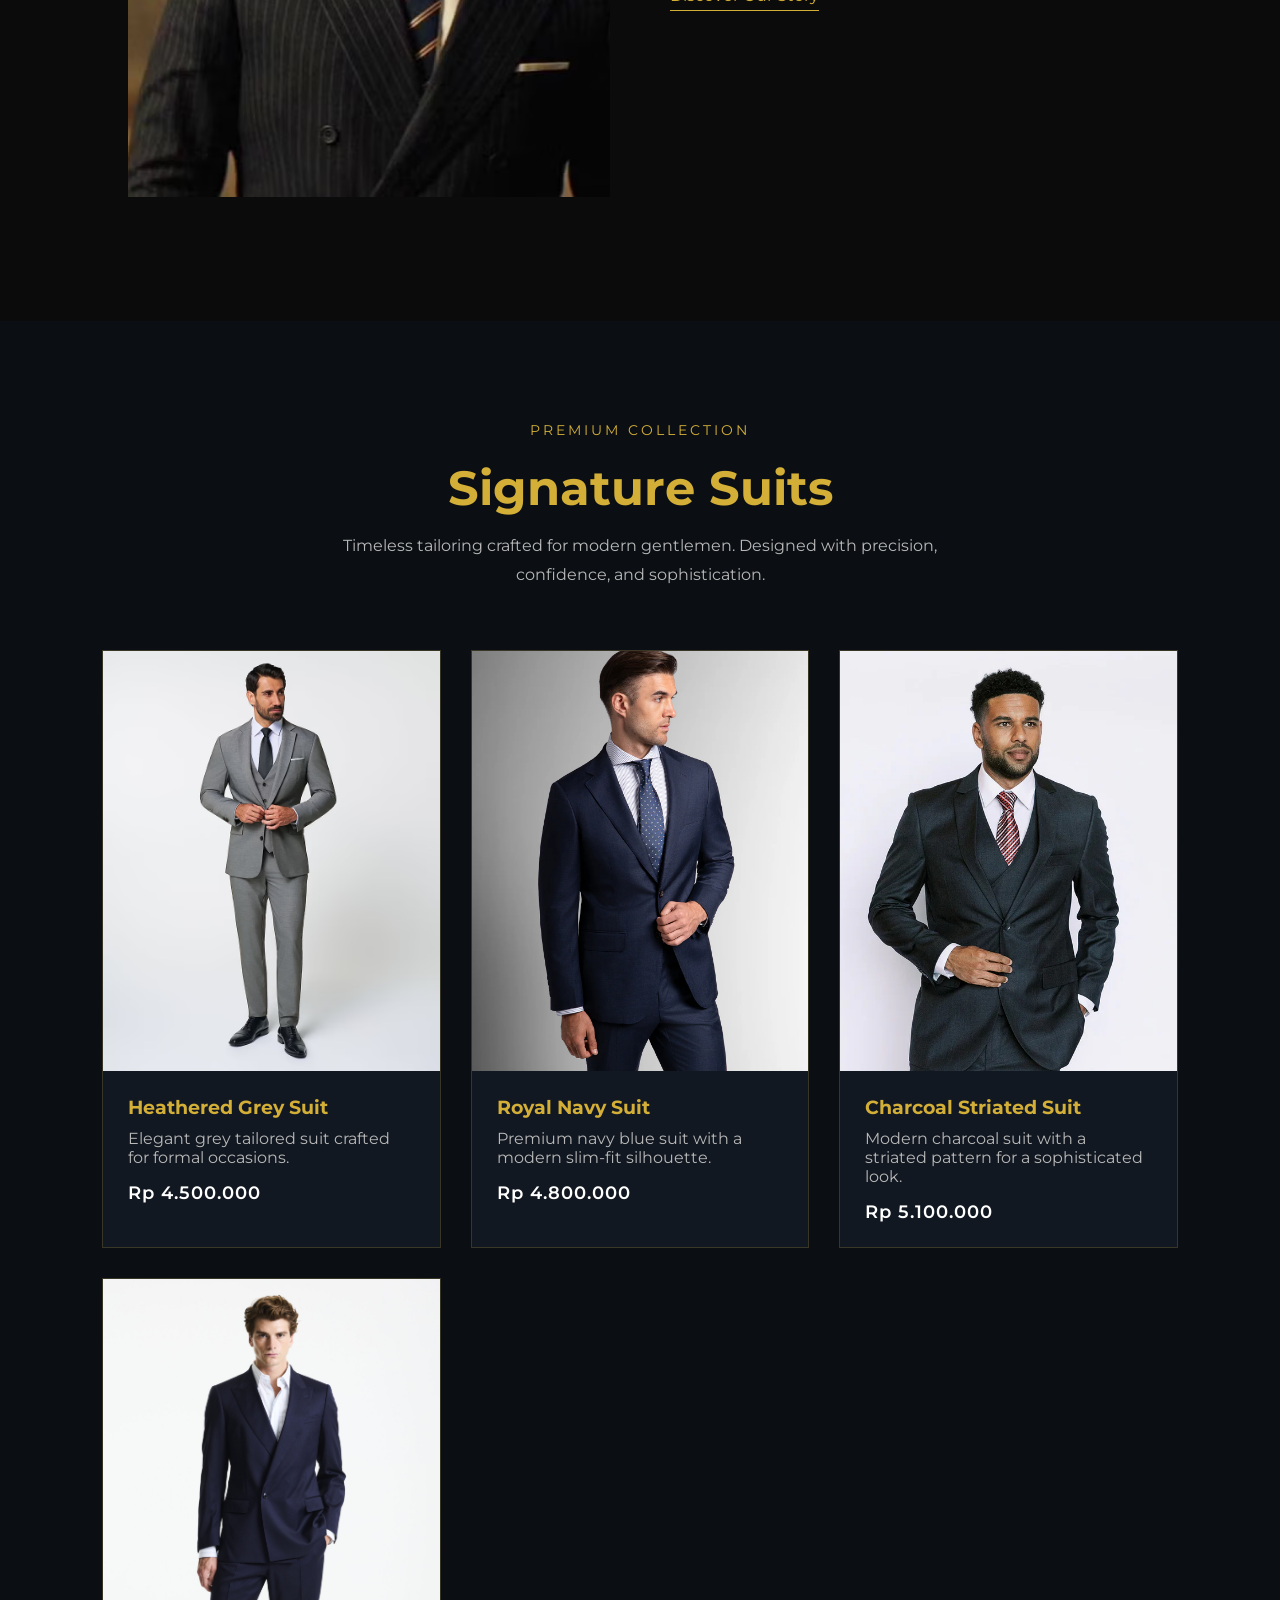
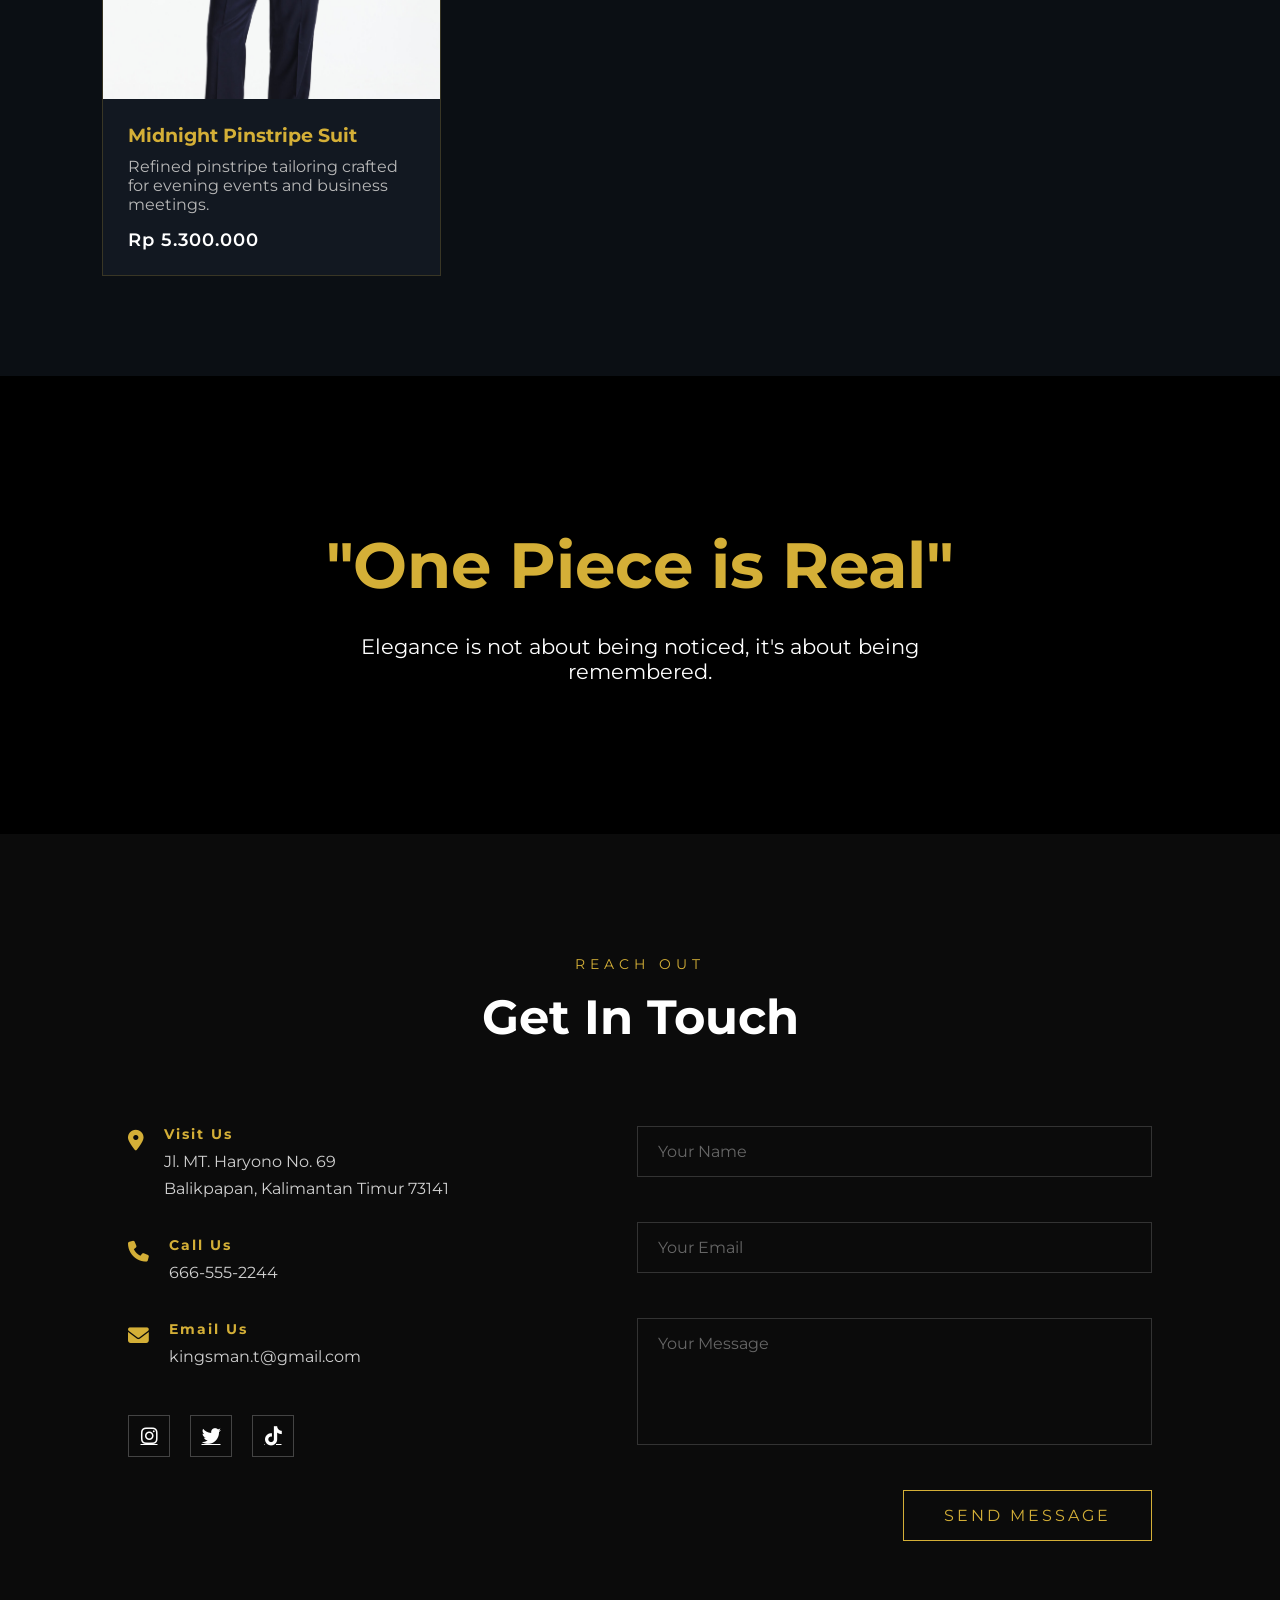
==== commit deb119a1: "f" ====
--- a/html/index.html
+++ b/html/index.html
@@ -30,13 +30,27 @@
                 <li><a href="#hero" class="active-link">Home</a></li>
                 <li><a href="collection.html">Collections</a></li>
                 <li><a href="#legacy">About Us</a></li>
+
+                <!-- navbar mobile -->
+                <li class="mobile-only">
+                    <a href="cart.html">
+                        <i class="fas fa-bag-shopping"></i> Cart
+                    </a>
+                </li>
+
+                <li class="mobile-only">
+                    <a href="profile.html">
+                        <i class="fas fa-user"></i> Profile
+                    </a>
+                </li>
             </ul>
 
             <div class="nav-icons">
-                <!-- <a href="#"><i class="fas fa-search"></i></a> -->
                 <a href="cart.html"><i class="fas fa-bag-shopping"></i></a>
                 <a href="profile.html"><i class="fas fa-user"></i></a>
             </div>
+
+
 
             <button class="hamburger" id="hamburger">
                 ☰
--- a/css/style.css
+++ b/css/style.css
@@ -1761,4 +1761,383 @@
         width: 75px;
         height: 90px;
     }
+}
+
+/* ===========================================================
+   PROFILE
+=========================================================== */
+
+/* Status Badges */
+.status-delivered,
+.status-processing {
+    padding: 6px 14px;
+    border-radius: 4px;
+    font-size: 0.85rem;
+    font-weight: 600;
+    letter-spacing: 0.5px;
+}
+
+.status-delivered {
+    background: rgba(132, 204, 22, 0.15);
+    color: #84cc16;
+}
+
+.status-processing {
+    background: rgba(212, 175, 55, 0.15);
+    color: #d4af37;
+}
+
+/* Profile Sidebar */
+.profile-sidebar {
+    border-radius: 8px;
+    box-shadow: 0 8px 32px rgba(0, 0, 0, 0.3);
+    transition: all 0.3s ease;
+}
+
+.profile-sidebar:hover {
+    border-color: rgba(212, 175, 55, 0.4);
+    box-shadow: 0 12px 40px rgba(212, 175, 55, 0.1);
+}
+
+.profile-sidebar img {
+    border: 2px solid rgba(212, 175, 55, 0.3);
+    transition: all 0.3s ease;
+}
+
+.profile-sidebar:hover img {
+    border-color: rgba(212, 175, 55, 0.6);
+    transform: scale(1.05);
+}
+
+.profile-sidebar h3 {
+    font-size: 1.4rem;
+    letter-spacing: 1px;
+    margin-top: 15px;
+}
+
+.profile-info {
+    list-style: none;
+    margin-top: 20px;
+    padding-top: 20px;
+    border-top: 1px solid rgba(212, 175, 55, 0.2);
+}
+
+.profile-info li {
+    padding: 12px 0;
+    color: #ccc;
+    line-height: 1.6;
+    font-size: 0.95rem;
+}
+
+.profile-info strong {
+    color: #d4af37;
+    font-weight: 600;
+    letter-spacing: 0.5px;
+}
+
+/* Welcome Card Enhancement */
+.welcome-card {
+    background: linear-gradient(135deg, #121821 0%, #1a242f 100%);
+    box-shadow: 0 8px 32px rgba(0, 0, 0, 0.3);
+    border-radius: 8px;
+    border: 1px solid rgba(212, 175, 55, 0.25);
+    transition: all 0.3s ease;
+}
+
+.welcome-card:hover {
+    border-color: rgba(212, 175, 55, 0.45);
+    box-shadow: 0 12px 40px rgba(212, 175, 55, 0.12);
+}
+
+.welcome-card h2 {
+    font-size: 2rem;
+    letter-spacing: 1px;
+    margin-bottom: 10px;
+}
+
+.welcome-card p {
+    font-size: 1.05rem;
+    letter-spacing: 0.5px;
+    color: #b8b8b8;
+}
+
+/* Stats Grid  */
+.stats-grid {
+    display: grid;
+    grid-template-columns: repeat(3, 1fr);
+    gap: 25px;
+}
+
+.stat-card {
+    background: linear-gradient(135deg, #121821 0%, #1a242f 100%);
+    border-radius: 8px;
+    box-shadow: 0 8px 32px rgba(0, 0, 0, 0.3);
+    padding: 35px 25px;
+    text-align: center;
+    transition: all 0.3s ease;
+    border: 1px solid rgba(212, 175, 55, 0.2);
+}
+
+.stat-card:hover {
+    border-color: rgba(212, 175, 55, 0.45);
+    box-shadow: 0 12px 40px rgba(212, 175, 55, 0.12);
+    transform: translateY(-4px);
+}
+
+.stat-card h3 {
+    font-size: 3rem;
+    letter-spacing: 2px;
+    margin-bottom: 8px;
+    color: #d4af37;
+}
+
+.stat-card p {
+    font-size: 0.95rem;
+    letter-spacing: 1px;
+    color: #b8b8b8;
+    text-transform: uppercase;
+}
+
+/* Recent Orders Enhancement */
+.recent-orders {
+    background: linear-gradient(135deg, #121821 0%, #1a242f 100%);
+    border-radius: 8px;
+    box-shadow: 0 8px 32px rgba(0, 0, 0, 0.3);
+    overflow: hidden;
+    border: 1px solid rgba(212, 175, 55, 0.25);
+}
+
+.recent-orders h3 {
+    font-size: 1.3rem;
+    letter-spacing: 1px;
+    margin-bottom: 25px;
+    color: white;
+}
+
+.recent-orders table {
+    width: 100%;
+    border-collapse: collapse;
+}
+
+.recent-orders thead tr {
+    background: rgba(212, 175, 55, 0.08);
+    border-bottom: 2px solid rgba(212, 175, 55, 0.3);
+}
+
+.recent-orders th {
+    color: #d4af37;
+    text-align: left;
+    padding: 15px 25px;
+    font-weight: 600;
+    letter-spacing: 1px;
+    font-size: 0.9rem;
+}
+
+.recent-orders tbody tr {
+    border-bottom: 1px solid rgba(255, 255, 255, 0.08);
+    transition: all 0.3s ease;
+}
+
+.recent-orders tbody tr:hover {
+    background: rgba(212, 175, 55, 0.06);
+}
+
+.recent-orders td {
+    color: #ccc;
+    padding: 15px 25px;
+    font-size: 0.95rem;
+}
+
+/* Profile Page Responsive */
+@media(max-width: 1024px) {
+    .profile-container {
+        grid-template-columns: 1fr;
+        gap: 40px;
+    }
+
+    .stats-grid {
+        grid-template-columns: repeat(2, 1fr);
+    }
+}
+
+/* BREADCRUMB */
+.profile-breadcrumb {
+    margin-bottom: 40px;
+    padding-bottom: 20px;
+    border-bottom: 1px solid rgba(212, 175, 55, 0.15);
+    display: flex;
+    align-items: center;
+    gap: 12px;
+    font-size: 0.95rem;
+}
+
+.profile-breadcrumb a {
+    color: #d4af37;
+    text-decoration: none;
+    display: flex;
+    align-items: center;
+    gap: 8px;
+    transition: all 0.3s ease;
+}
+
+.profile-breadcrumb a:hover {
+    color: #fff;
+}
+
+.profile-breadcrumb .separator {
+    color: #666;
+}
+
+.profile-breadcrumb .current {
+    color: #ccc;
+}
+
+/* ===========================================================
+   FLOATING ACTION BUTTON (FAB) (test)
+=========================================================== */
+
+.fab-menu {
+    position: fixed;
+    bottom: 40px;
+    right: 40px;
+    z-index: 999;
+}
+
+.fab-main {
+    width: 60px;
+    height: 60px;
+    border-radius: 50%;
+    background: linear-gradient(135deg, #d4af37 0%, #b8960f 100%);
+    border: none;
+    color: #000;
+    font-size: 1.5rem;
+    cursor: pointer;
+    display: flex;
+    align-items: center;
+    justify-content: center;
+    box-shadow: 0 8px 24px rgba(212, 175, 55, 0.4);
+    transition: all 0.3s ease;
+}
+
+.fab-main:hover {
+    transform: scale(1.1);
+    box-shadow: 0 12px 32px rgba(212, 175, 55, 0.6);
+}
+
+.fab-main.active {
+    background: linear-gradient(135deg, #b8960f 0%, #d4af37 100%);
+    transform: rotate(90deg);
+}
+
+.fab-actions {
+    position: absolute;
+    bottom: 80px;
+    right: 0;
+    display: flex;
+    flex-direction: column;
+    gap: 12px;
+    opacity: 0;
+    visibility: hidden;
+    transform: translateY(20px);
+    transition: all 0.3s ease;
+}
+
+.fab-actions.show {
+    opacity: 1;
+    visibility: visible;
+    transform: translateY(0);
+}
+
+.fab-action {
+    display: flex;
+    align-items: center;
+    gap: 12px;
+    background: #121821;
+    border: 1px solid rgba(212, 175, 55, 0.3);
+    color: #d4af37;
+    padding: 14px 20px;
+    border-radius: 8px;
+    text-decoration: none;
+    transition: all 0.3s ease;
+    white-space: nowrap;
+    font-size: 0.95rem;
+    box-shadow: 0 8px 24px rgba(0, 0, 0, 0.4);
+}
+
+.fab-action i {
+    font-size: 1.1rem;
+    width: 24px;
+    text-align: center;
+}
+
+.fab-action:hover {
+    background: rgba(212, 175, 55, 0.1);
+    border-color: #d4af37;
+    transform: translateX(-8px);
+    box-shadow: 0 12px 32px rgba(212, 175, 55, 0.15);
+}
+
+/* FAB Responsive */
+@media(max-width: 768px) {
+    .fab-menu {
+        bottom: 20px;
+        right: 20px;
+    }
+
+    .fab-main {
+        width: 54px;
+        height: 54px;
+        font-size: 1.3rem;
+    }
+
+    .fab-action {
+        padding: 12px 16px;
+        font-size: 0.85rem;
+    }
+
+    .fab-action i {
+        width: 20px;
+        font-size: 1rem;
+    }
+}
+
+@media(max-width: 768px) {
+    .profile-page {
+        padding: 100px 5%;
+    }
+
+    .profile-sidebar {
+        padding: 25px;
+    }
+
+    .profile-sidebar img {
+        width: 100px;
+        height: 100px;
+    }
+
+    .stats-grid {
+        grid-template-columns: 1fr;
+        gap: 15px;
+    }
+
+    .stat-card {
+        padding: 25px;
+    }
+
+    .stat-card h3 {
+        font-size: 2.2rem;
+    }
+
+    .welcome-card h2 {
+        font-size: 1.5rem;
+    }
+
+    .recent-orders table {
+        font-size: 0.85rem;
+    }
+
+    .recent-orders th,
+    .recent-orders td {
+        padding: 10px 12px;
+    }
 }
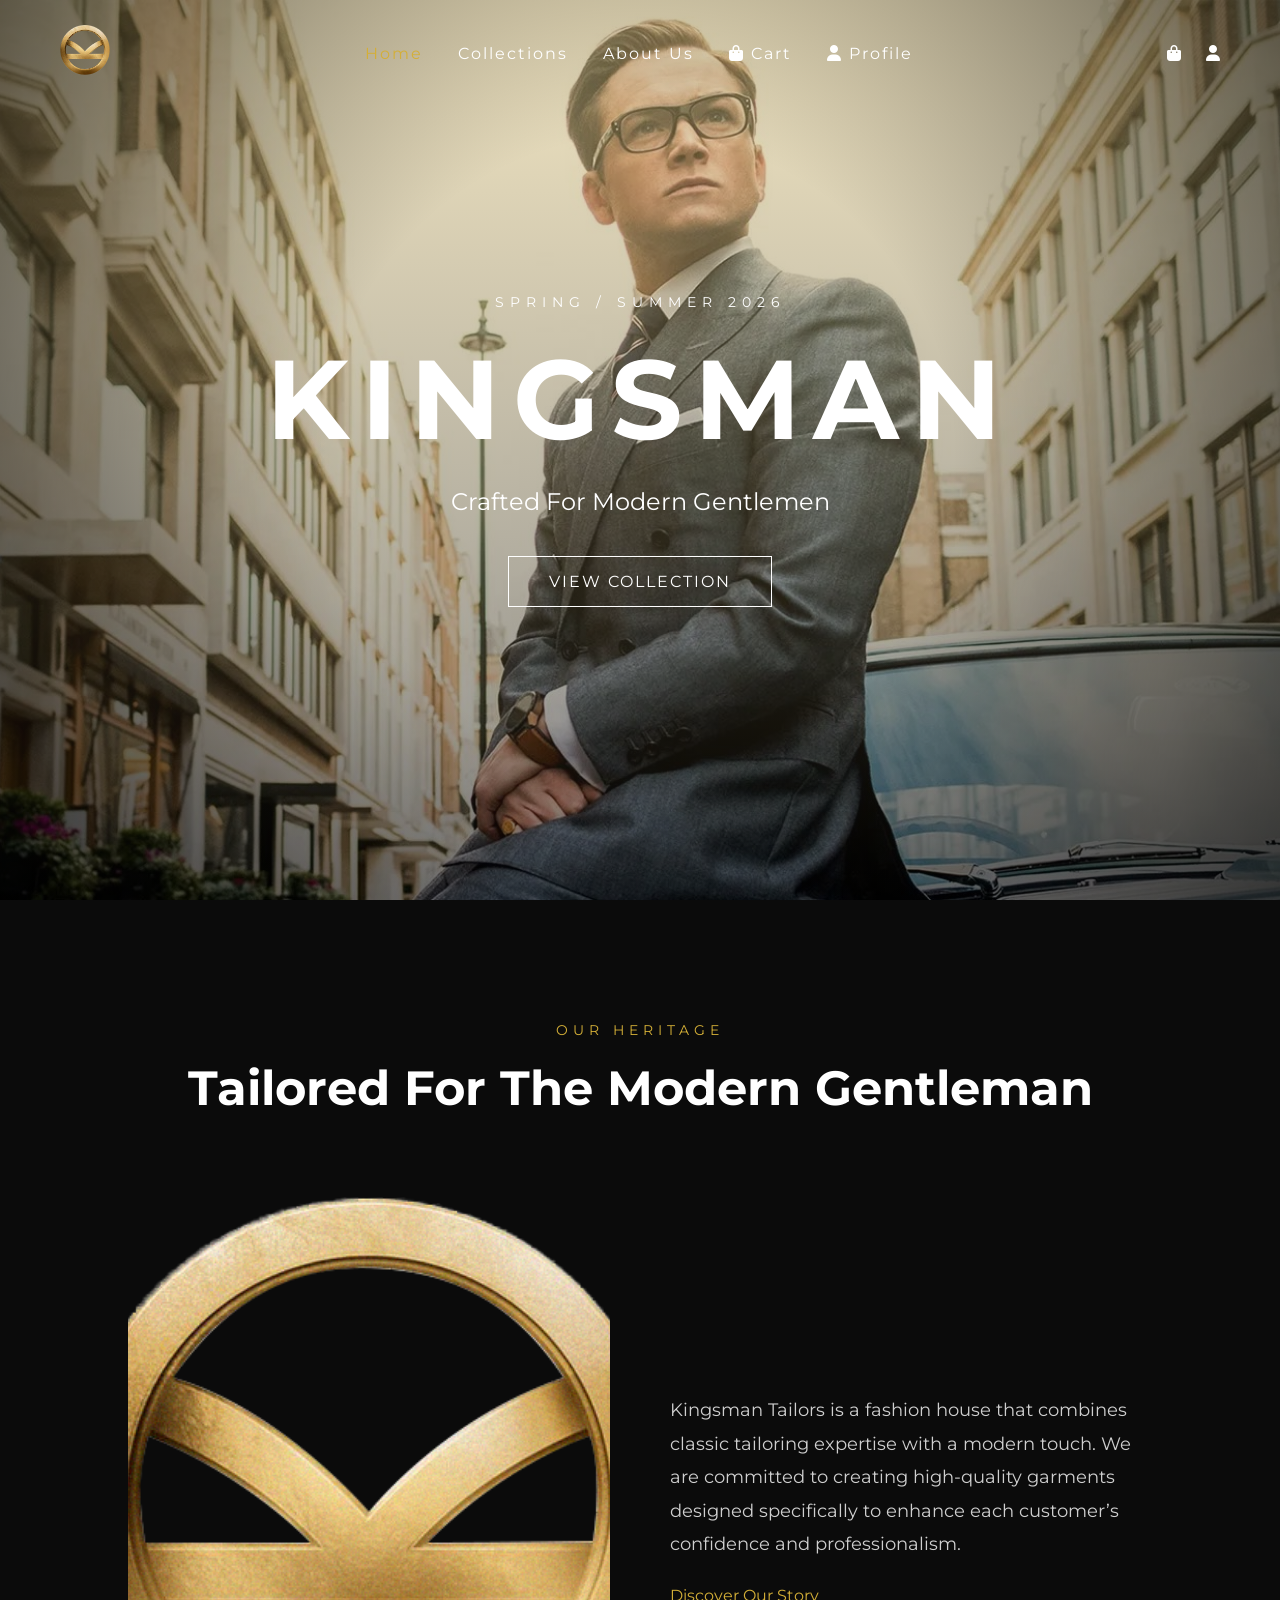
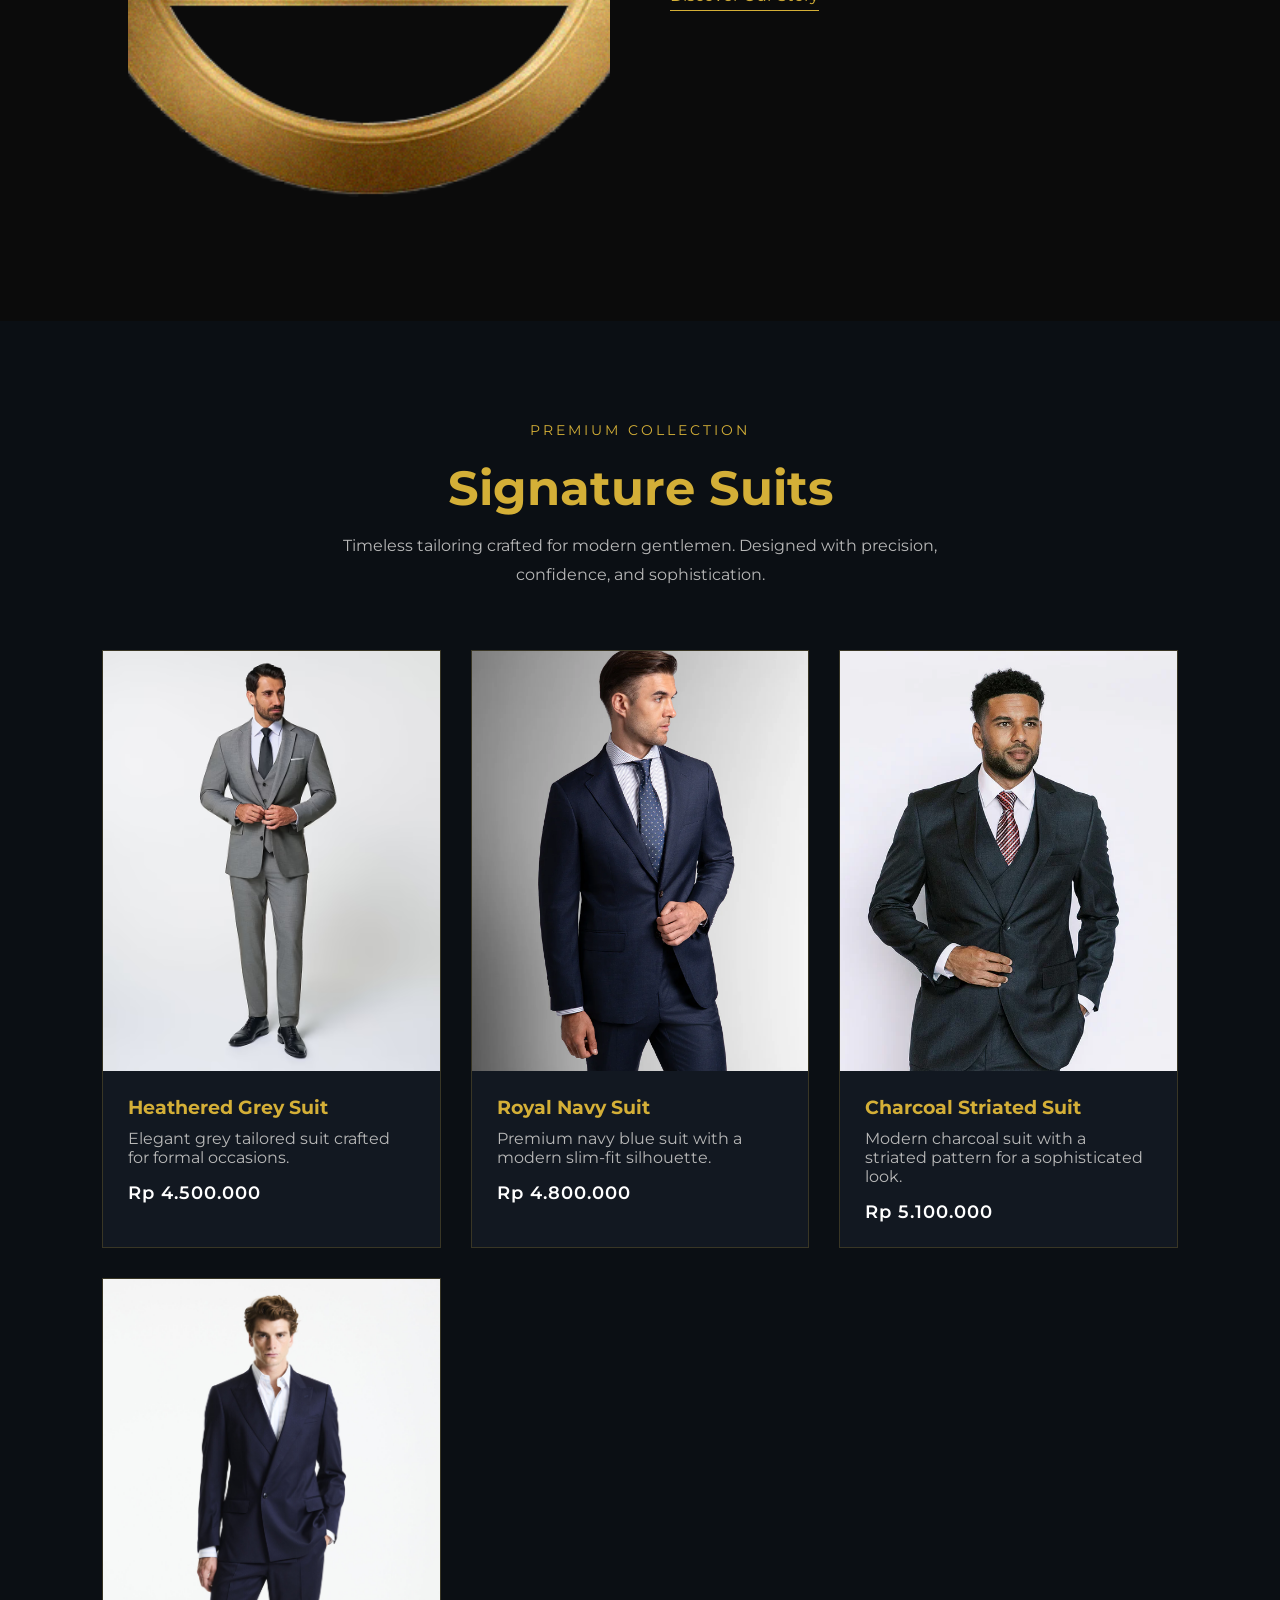
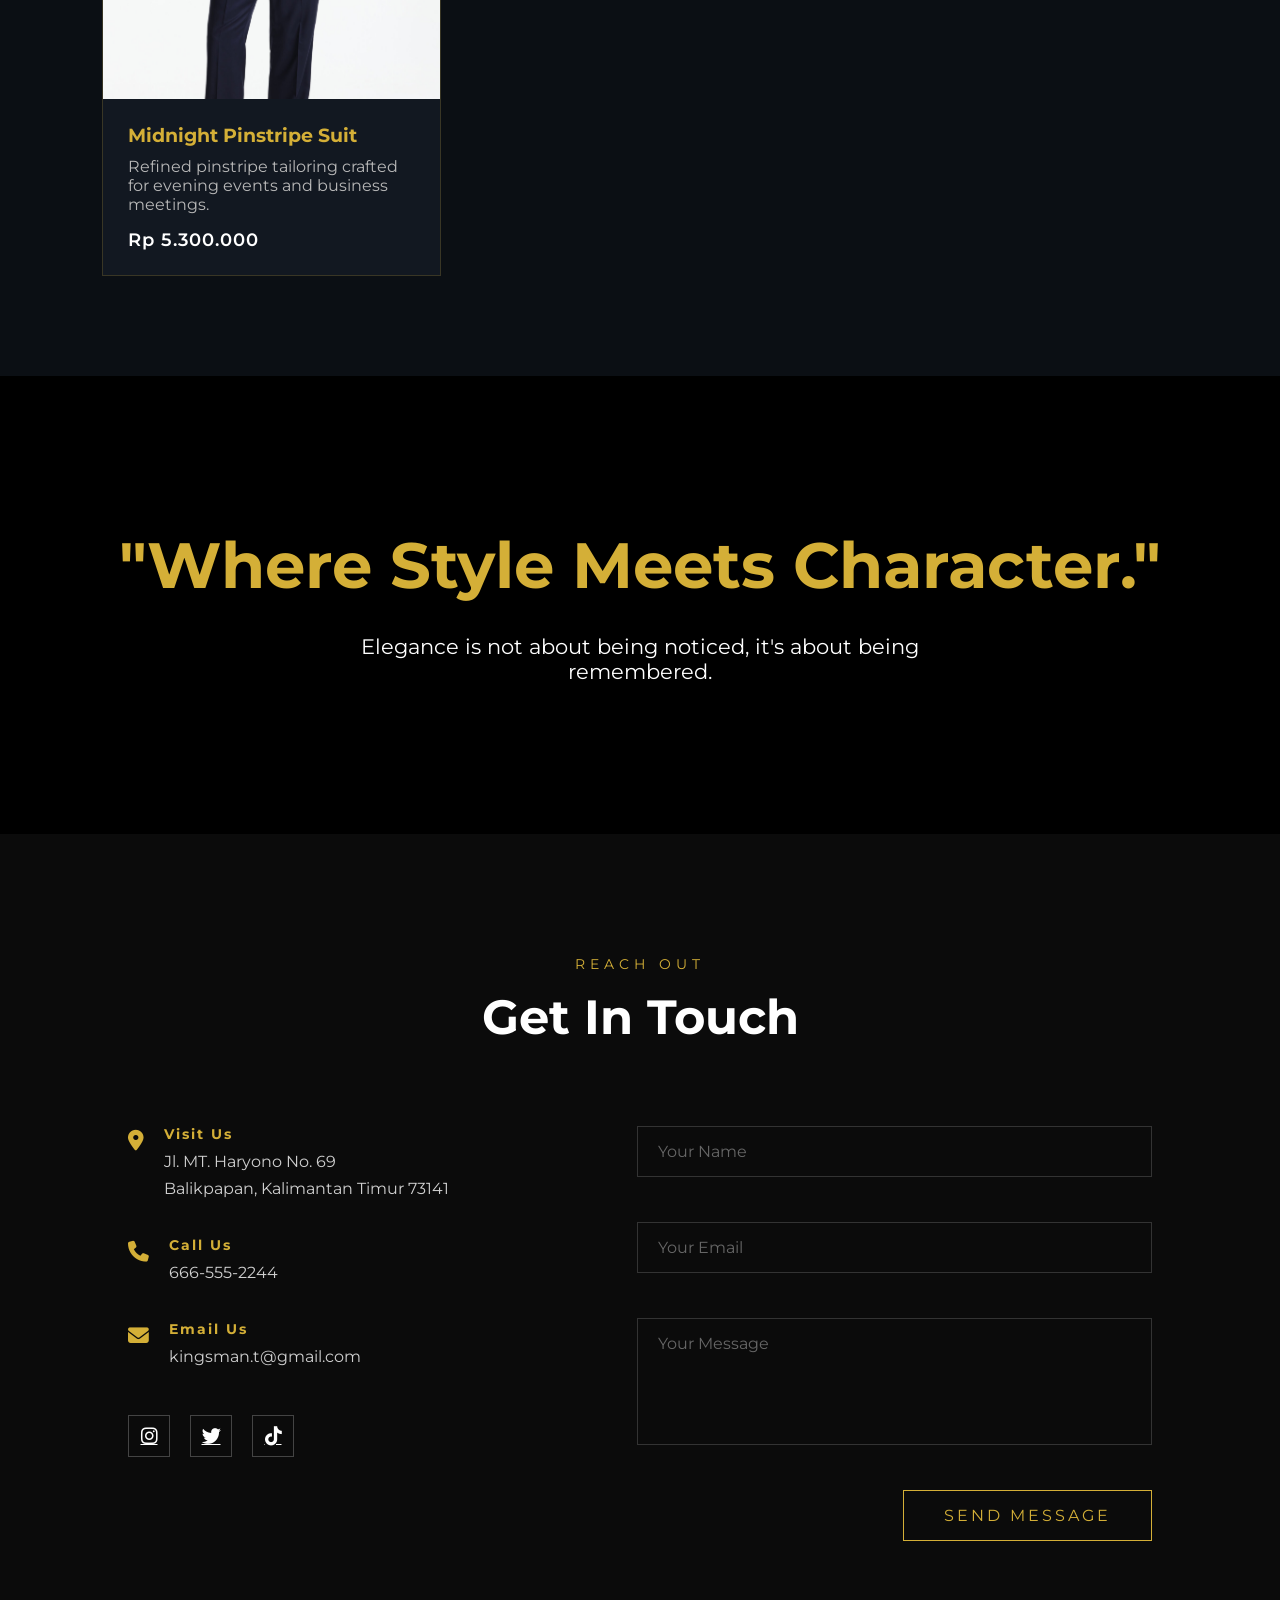
==== commit 1bba5cf5: "a" ====
--- a/html/index.html
+++ b/html/index.html
@@ -4,7 +4,7 @@
 <head>
     <meta charset="UTF-8">
     <meta name="viewport" content="width=device-width, initial-scale=1.0">
-    <title>KINGSMEN | Fashion For Gentlemen</title>
+    <title>KINGSMAN | Fashion For Gentlemen</title>
 
     <link rel="stylesheet" href="../css/style.css">
 
@@ -68,7 +68,7 @@
 
             <span class="subtitle">
                 SPRING / SUMMER 2026
-            </span>
+            </span> 
 
             <h1>
                 KINGSMAN
@@ -103,7 +103,7 @@
 
             <div class="legacy-grid">
                 <div class="legacy-image">
-                    <img src="../assets/hero.avif" alt="Kingsmen Fashion">
+                    <img src="../assets/logo.png" alt="Kingsman Fashion">
                 </div>
 
                 <div class="legacy-content">
@@ -169,7 +169,7 @@
         <div class="quote-content">
 
             <h2>
-                "One Piece is Real"
+                "Where Style Meets Character."
             </h2>
 
             <p>
